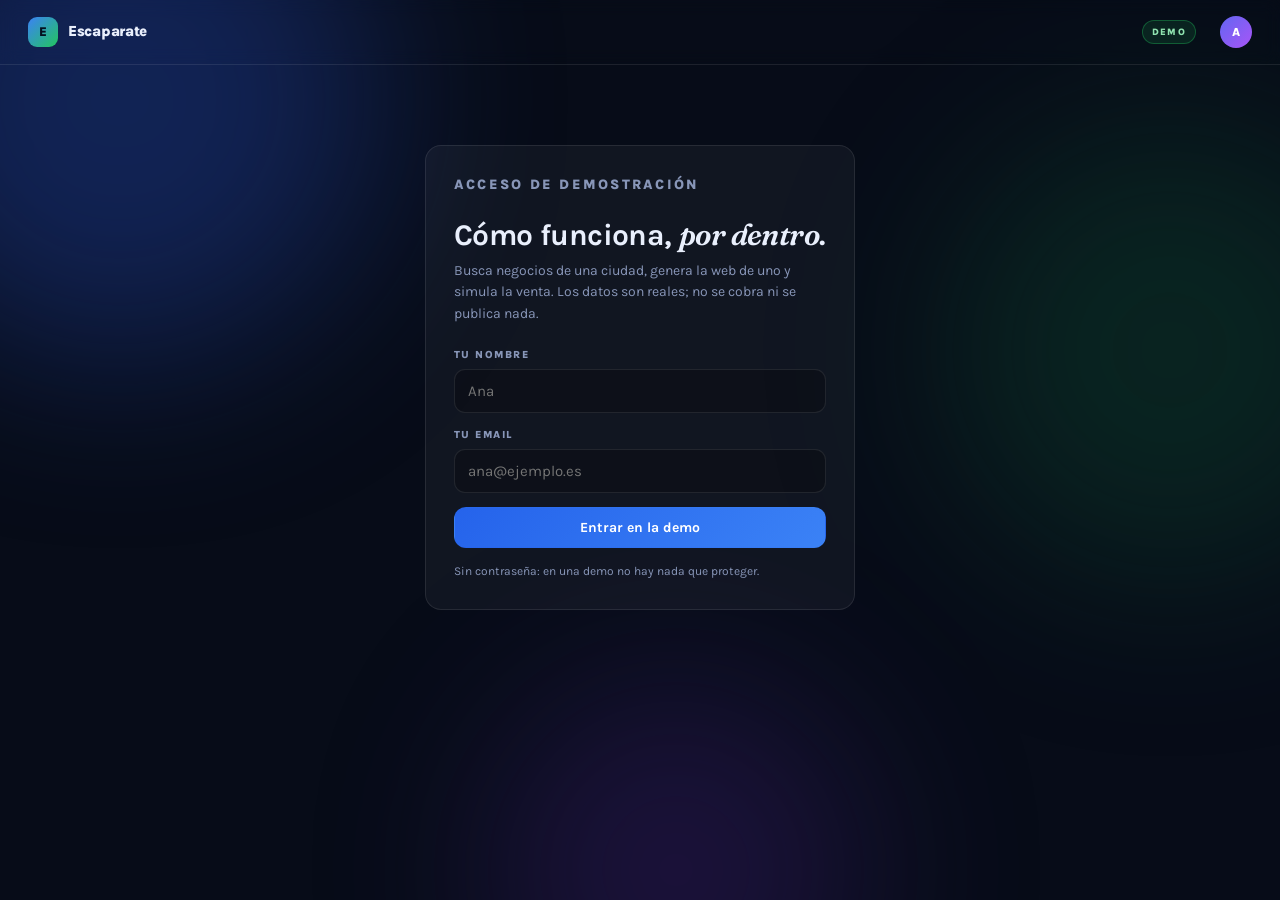
==== demo/index.html @ 1c9997a9 "Amostras Escaparate" ====
<!DOCTYPE html>
<html lang="es">
<head>
<meta charset="utf-8">
<meta name="viewport" content="width=device-width, initial-scale=1">
<title>Escaparate — panel</title>
<meta name="robots" content="noindex">
<link rel="preconnect" href="https://fonts.googleapis.com">
<link rel="preconnect" href="https://fonts.gstatic.com" crossorigin>
<link href="https://fonts.googleapis.com/css2?family=Fraunces:opsz,wght@9..144,400;9..144,600&family=Karla:wght@400;500;600;700;800&display=swap" rel="stylesheet">
<style>
:root{
  --fundo:#070c18; --fundo2:#0b1223; --card:rgba(255,255,255,.045); --card2:rgba(255,255,255,.075);
  --borda:rgba(255,255,255,.09); --texto:#e9effc; --suave:#8896b8;
  --azul:#3b82f6; --verde:#22c55e; --verde2:#34d399; --roxo:#a855f7; --ambar:#f59e0b; --vermelho:#ef4444;
}
*,*::before,*::after{box-sizing:border-box}
html{-webkit-text-size-adjust:100%}
body{margin:0;background:var(--fundo);color:var(--texto);
  font-family:"Karla",ui-sans-serif,system-ui,sans-serif;font-size:15px;line-height:1.55;
  -webkit-font-smoothing:antialiased;min-height:100vh;overflow-x:hidden}
a{color:inherit}
::selection{background:var(--azul);color:#fff}
button{font-family:inherit}
h1,h2,h3{margin:0;letter-spacing:-.02em}
h1,h2{font-weight:700}
.fraunces{font-family:"Fraunces",Georgia,serif;font-weight:600;letter-spacing:-.02em}

/* fundo ambiente */
.ambiente{position:fixed;inset:0;z-index:0;pointer-events:none;overflow:hidden}
.ambiente i{position:absolute;display:block;border-radius:50%;filter:blur(90px);opacity:.5}
.ambiente i:nth-child(1){width:520px;height:520px;left:-140px;top:-160px;background:#1d3a8f}
.ambiente i:nth-child(2){width:460px;height:460px;right:-120px;top:120px;background:#0f5132;opacity:.35}
.ambiente i:nth-child(3){width:380px;height:380px;left:38%;bottom:-160px;background:#3b1d6e;opacity:.4}

.app{position:relative;z-index:1;min-height:100vh;display:flex;flex-direction:column}

/* topo */
.topo{display:flex;align-items:center;justify-content:space-between;gap:18px;
  padding:16px 28px;border-bottom:1px solid var(--borda);backdrop-filter:blur(8px)}
.marca{display:flex;align-items:center;gap:10px;text-decoration:none;font-weight:800;letter-spacing:-.02em}
.marca .logo{width:30px;height:30px;border-radius:9px;display:grid;place-items:center;
  background:linear-gradient(135deg,#3b82f6,#22c55e);font-size:13px;color:#04101f;font-weight:800}
.topo-dir{display:flex;align-items:center;gap:12px;font-size:13px}
.selo{font-size:9.5px;letter-spacing:.14em;text-transform:uppercase;font-weight:800;color:#8fe3b0;
  border:1px solid rgba(34,197,94,.35);background:rgba(34,197,94,.12);padding:4px 9px;border-radius:999px}
.avatar{width:32px;height:32px;border-radius:50%;display:grid;place-items:center;font-size:12px;font-weight:800;
  background:linear-gradient(135deg,#6366f1,#a855f7);color:#fff;text-transform:uppercase}
.link-limpo{background:none;border:0;color:var(--suave);cursor:pointer;font-size:13px;padding:0}
.link-limpo:hover{color:var(--texto)}

.vista{display:none;flex:1;padding:26px 28px 130px;max-width:1240px;margin:0 auto;width:100%}
.vista.ativa{display:block}
@media(max-width:820px){.vista{padding:18px 16px 120px}.topo{padding:12px 16px}}

/* cartões base */
.card{background:var(--card);border:1px solid var(--borda);border-radius:16px;padding:20px}
.card h3{font-size:12px;letter-spacing:.14em;text-transform:uppercase;color:var(--suave);font-weight:800}
.kpi{font-family:"Karla",sans-serif;font-weight:800;font-size:34px;letter-spacing:-.03em;margin:10px 0 0;line-height:1}
.kpi.pequeno{font-size:26px}

.bt{display:inline-flex;align-items:center;justify-content:center;gap:8px;border:1px solid var(--borda);
  background:var(--card2);color:var(--texto);border-radius:12px;padding:11px 18px;font-size:14px;
  font-weight:700;cursor:pointer;transition:.18s;text-decoration:none}
.bt:hover{background:rgba(255,255,255,.12)}
.bt.primario{background:linear-gradient(135deg,#2563eb,#3b82f6);border-color:transparent;color:#fff}
.bt.primario:hover{filter:brightness(1.1)}
.bt.verde{background:linear-gradient(135deg,#16a34a,#22c55e);border-color:transparent;color:#04160a}
.bt.verde:hover{filter:brightness(1.08)}
.bt.pequeno{padding:8px 13px;font-size:12.5px;border-radius:10px}
.bt:disabled{opacity:.5;cursor:not-allowed}

/* login */
.entrar{max-width:430px;margin:6vh auto 0}
.entrar .card{padding:28px}
.entrar h1{font-size:30px;margin:6px 0 8px;line-height:1.1}
.entrar p{color:var(--suave);margin:0 0 22px;font-size:14px}
.campo{display:grid;gap:6px;margin-bottom:14px}
.campo label{font-size:10.5px;letter-spacing:.14em;text-transform:uppercase;font-weight:800;color:var(--suave)}
.campo input,.campo select{font:400 15px "Karla",sans-serif;padding:12px 13px;border:1px solid var(--borda);
  background:rgba(0,0,0,.25);color:var(--texto);border-radius:11px;width:100%}
.campo input:focus,.campo select:focus{outline:2px solid rgba(59,130,246,.6);outline-offset:-1px}

/* dashboard */
.linha-topo{display:grid;grid-template-columns:1.5fr 1fr 1fr;gap:14px;margin-bottom:14px}
@media(max-width:900px){.linha-topo{grid-template-columns:1fr}}
.fatura{background:linear-gradient(135deg,rgba(59,130,246,.16),rgba(34,197,94,.10));
  border:1px solid rgba(96,165,250,.25)}
.fatura .kpi{font-size:clamp(38px,6vw,54px);
  background:linear-gradient(135deg,#60a5fa,#34d399);-webkit-background-clip:text;background-clip:text;
  -webkit-text-fill-color:transparent}
.grid2{display:grid;grid-template-columns:1.6fr 1fr;gap:14px}
@media(max-width:900px){.grid2{grid-template-columns:1fr}}
.legenda{display:flex;gap:16px;font-size:12.5px;color:var(--suave);margin-top:14px;flex-wrap:wrap}
.legenda i{display:inline-block;width:9px;height:9px;border-radius:2px;margin-right:6px}
.donut-legenda{list-style:none;padding:0;margin:16px 0 0;font-size:13px;color:var(--suave)}
.donut-legenda li{display:flex;align-items:center;gap:8px;padding:5px 0}
.donut-legenda b{margin-left:auto;color:var(--texto)}
.vazio{color:var(--suave);font-size:14px;text-align:center;padding:26px 10px}

/* wizard */
.wiz-topo{display:flex;align-items:center;gap:14px;margin-bottom:22px}
.wiz-prog{display:flex;gap:5px;margin-left:auto;align-items:center}
.wiz-prog span{width:26px;height:4px;border-radius:2px;background:rgba(255,255,255,.14)}
.wiz-prog span.on{background:linear-gradient(90deg,#3b82f6,#22c55e)}
.wiz-corpo{display:grid;grid-template-columns:1fr 1fr;gap:34px;align-items:center;min-height:52vh}
@media(max-width:980px){.wiz-corpo{grid-template-columns:1fr;gap:20px}}
.passo-num{font-size:10.5px;letter-spacing:.16em;text-transform:uppercase;font-weight:800;color:var(--suave)}
.wiz-corpo h2{font-size:clamp(24px,3.4vw,34px);margin:8px 0 6px;line-height:1.1}
.wiz-corpo .dica{color:var(--suave);font-size:14px;margin:0 0 20px}
.migalhas{display:flex;gap:8px;flex-wrap:wrap;margin-bottom:14px}
.migalha{font-size:12px;border:1px solid var(--borda);background:var(--card);border-radius:999px;padding:5px 11px}
.migalha b{font-weight:800}
.globo-caixa{position:relative;aspect-ratio:1;max-width:460px;width:100%;margin:0 auto;
  display:grid;place-items:center}
#globo{width:100%;height:100%;display:block}
.globo-rodape{position:absolute;bottom:4px;left:50%;transform:translateX(-50%);font-size:11px;
  letter-spacing:.1em;color:var(--suave);font-variant-numeric:tabular-nums;white-space:nowrap}
.chips{display:flex;gap:8px;flex-wrap:wrap;margin-top:14px}
.chip{border:1px solid var(--borda);background:var(--card);border-radius:999px;padding:7px 13px;font-size:13px;cursor:pointer}
.chip:hover{background:var(--card2)}
.pais-lista{display:grid;grid-template-columns:repeat(auto-fill,minmax(150px,1fr));gap:10px;margin-top:8px}
.pais{display:flex;align-items:center;gap:10px;border:1px solid var(--borda);background:var(--card);
  border-radius:12px;padding:13px 15px;cursor:pointer;font-weight:700;font-size:14px}
.pais:hover{background:var(--card2)}
.pais.off{opacity:.4;cursor:not-allowed}
.nichos-grade{display:grid;grid-template-columns:repeat(auto-fill,minmax(132px,1fr));gap:9px;margin-top:12px;
  max-height:300px;overflow:auto;padding-right:4px}
.nicho-item{display:flex;flex-direction:column;align-items:center;gap:7px;border:1px solid var(--borda);
  background:var(--card);border-radius:12px;padding:13px 8px;cursor:pointer;text-align:center;font-size:12px;
  transition:.15s}
.nicho-item:hover{background:var(--card2);border-color:rgba(96,165,250,.5)}
.nicho-item .ic{width:30px;height:30px;border-radius:9px;display:grid;place-items:center;font-weight:800;
  font-size:13px;color:#04101f}
.contador-busca{font-size:11.5px;color:var(--suave);margin-top:10px}

/* resultados */
.res-grid{display:grid;grid-template-columns:250px 1fr;gap:20px}
@media(max-width:900px){.res-grid{grid-template-columns:1fr}}
.lateral .card{margin-bottom:12px}
.lateral .busca{margin-bottom:14px}
.lateral h4{font-size:10.5px;letter-spacing:.14em;text-transform:uppercase;color:var(--suave);
  margin:0 0 10px;font-weight:800}
.recentes{list-style:none;padding:0;margin:0;font-size:13px}
.recentes li{padding:8px 0;border-bottom:1px solid var(--borda);cursor:pointer;color:var(--suave)}
.recentes li:hover{color:var(--texto)}
.recentes li:last-child{border:0}
.alvos{display:grid;grid-template-columns:repeat(auto-fill,minmax(268px,1fr));gap:12px}
.alvo{background:rgba(255,255,255,.05);border:1px solid var(--borda);border-radius:14px;padding:15px;
  display:flex;flex-direction:column;gap:9px}
.alvo-topo{display:flex;gap:10px;align-items:center}
.alvo-ic{width:34px;height:34px;border-radius:10px;display:grid;place-items:center;font-weight:800;
  color:#04101f;flex:none}
.alvo h4{margin:0;font-size:14.5px;font-weight:700;line-height:1.2}
.tag{font-size:9.5px;letter-spacing:.08em;text-transform:uppercase;font-weight:800;padding:2px 7px;
  border-radius:999px;white-space:nowrap}
.tag.sem{color:#8fe3b0;background:rgba(34,197,94,.14);border:1px solid rgba(34,197,94,.3)}
.tag.com{color:#9db4e0;background:rgba(148,163,184,.12);border:1px solid var(--borda)}
.alvo .nota{font-size:12.5px;color:var(--suave);display:flex;gap:12px;flex-wrap:wrap}
.alvo .estrela{color:var(--ambar);font-weight:700}
.alvo .acoes{display:flex;gap:6px;align-items:center;margin-top:auto;padding-top:4px}
.mini{width:28px;height:28px;border-radius:8px;border:1px solid var(--borda);background:rgba(255,255,255,.04);
  display:grid;place-items:center;font-size:12px;cursor:pointer;color:var(--suave);text-decoration:none}
.mini:hover{background:var(--card2);color:var(--texto)}
.alvo .bt{margin-left:auto}

/* gerando */
.gerando{display:grid;grid-template-columns:1fr 1fr;gap:40px;align-items:center;min-height:60vh}
@media(max-width:900px){.gerando{grid-template-columns:1fr}}
.crono{font-size:clamp(46px,7vw,64px);font-weight:800;letter-spacing:-.04em;line-height:1;
  background:linear-gradient(135deg,#60a5fa,#34d399);-webkit-background-clip:text;background-clip:text;
  -webkit-text-fill-color:transparent;margin:14px 0 22px}
.check{list-style:none;padding:0;margin:0;font-size:13.5px;color:var(--suave)}
.check li{padding:6px 0;display:flex;gap:9px;align-items:center;opacity:.45;transition:.3s}
.check li.on{opacity:1;color:var(--texto)}
.check li .pt{width:7px;height:7px;border-radius:50%;background:var(--suave);flex:none}
.check li.on .pt{background:var(--verde2);box-shadow:0 0 10px rgba(52,211,153,.9)}
.esqueleto{position:relative;aspect-ratio:4/3;border-radius:16px;overflow:hidden;
  background:linear-gradient(135deg,rgba(59,130,246,.16),rgba(34,197,94,.12));
  border:1px solid rgba(96,165,250,.3);padding:22px;display:grid;gap:12px}
.esqueleto i{display:block;border-radius:8px;background:linear-gradient(90deg,rgba(96,165,250,.25),rgba(52,211,153,.35));
  animation:pulso 1.6s ease-in-out infinite}
.esqueleto .h{height:56px}
.esqueleto .l{height:14px;width:70%}
.esqueleto .g{display:grid;grid-template-columns:1fr 1fr 1fr;gap:10px;height:74px}
@keyframes pulso{0%,100%{opacity:.55}50%{opacity:1}}

/* preview */
.gerar-grid{display:grid;grid-template-columns:320px 1fr;gap:20px;align-items:start}
@media(max-width:980px){.gerar-grid{grid-template-columns:1fr}}
.ficha h2{font-size:19px;margin:6px 0 12px;line-height:1.2}
.dados{list-style:none;padding:0;margin:0 0 16px;font-size:13px}
.dados li{display:flex;gap:9px;padding:7px 0;border-bottom:1px solid var(--borda);color:var(--suave)}
.dados li:last-child{border:0}
.dados b{color:var(--texto);min-width:74px;font-weight:700}
.lienzo{background:#fff;border-radius:14px;overflow:hidden;border:1px solid var(--borda)}
.lienzo-barra{display:flex;align-items:center;gap:8px;padding:9px 12px;background:#0f1729;
  border-bottom:1px solid var(--borda);font-size:12px;color:var(--suave)}
.lienzo-barra .sep{flex:1}
.lienzo-barra button{background:none;border:1px solid var(--borda);color:var(--suave);border-radius:8px;
  padding:5px 10px;font-size:11.5px;cursor:pointer}
.lienzo-barra button.ativo{background:var(--card2);color:var(--texto);border-color:rgba(96,165,250,.5)}
#preview{width:100%;height:min(74vh,760px);border:0;display:block;background:#fff}

/* dock */
.dock{position:fixed;left:50%;bottom:18px;transform:translateX(-50%);z-index:80;display:flex;gap:6px;
  align-items:center;padding:8px;border-radius:999px;border:1px solid var(--borda);
  background:rgba(11,18,35,.86);backdrop-filter:blur(14px) saturate(1.4);
  box-shadow:0 18px 40px rgba(0,0,0,.5)}
.dock button{width:44px;height:44px;border-radius:12px;border:0;cursor:pointer;display:grid;place-items:center;
  color:#06111f;font-weight:800;font-size:15px;transition:.15s;position:relative}
.dock button:hover{transform:translateY(-2px)}
.dock button.ativo{outline:2px solid rgba(255,255,255,.5);outline-offset:2px}
.dock .b1{background:linear-gradient(135deg,#38bdf8,#22d3ee)}
.dock .b2{background:linear-gradient(135deg,#3b82f6,#6366f1)}
.dock .b3{background:linear-gradient(135deg,#22c55e,#16a34a)}
.dock .b4{background:linear-gradient(135deg,#f59e0b,#f97316)}
.dock .b5{background:linear-gradient(135deg,#a855f7,#7c3aed);color:#fff}
.dock .sep{width:1px;height:26px;background:var(--borda);margin:0 4px}
.dock .av{background:linear-gradient(135deg,#6366f1,#a855f7);color:#fff;border-radius:50%;font-size:13px}
.dock .rot{position:absolute;bottom:52px;left:50%;transform:translateX(-50%);font-size:10.5px;
  letter-spacing:.1em;text-transform:uppercase;font-weight:800;color:var(--texto);
  background:rgba(11,18,35,.95);border:1px solid var(--borda);border-radius:8px;padding:5px 9px;
  opacity:0;pointer-events:none;transition:.15s;white-space:nowrap}
.dock button:hover .rot{opacity:1}
.dock[hidden]{display:none!important}
@media(max-width:820px){.dock{bottom:12px}.dock button{width:40px;height:40px}.dock .b4{display:none}}


/* editor: pré-visualização à esquerda, painel à direita */
.editor-grid{display:grid;grid-template-columns:1fr 342px;gap:14px;align-items:start}
@media(max-width:1080px){.editor-grid{grid-template-columns:1fr}}
.escena{border-radius:14px;overflow:hidden;border:1px solid var(--borda);background:#fff}
.painel-ed{background:var(--card);border:1px solid var(--borda);border-radius:14px;overflow:hidden}
.painel-cab{display:flex;justify-content:space-between;align-items:center;gap:10px;
  padding:13px 15px;border-bottom:1px solid var(--borda)}
.painel-ed section{padding:13px 15px;border-bottom:1px solid var(--borda)}
.painel-ed section:last-of-type{border-bottom:0}
.painel-ed h4{font-size:10px;letter-spacing:.14em;text-transform:uppercase;color:var(--suave);
  margin:0 0 9px;font-weight:800}
.segmentado{display:flex;gap:6px}
.segmentado button{flex:1;border:1px solid var(--borda);background:rgba(0,0,0,.2);color:var(--suave);
  border-radius:9px;padding:8px;font-size:12.5px;font-weight:700;cursor:pointer}
.segmentado button.on{border-color:rgba(96,165,250,.6);color:var(--texto);background:rgba(59,130,246,.16)}
.secoes-lista{list-style:none;padding:0;margin:0;font-size:13px}
.secoes-lista li{display:flex;justify-content:space-between;align-items:center;gap:10px;
  padding:6px 0;border-bottom:1px solid var(--borda)}
.secoes-lista li:last-child{border:0}
.interruptor{width:34px;height:19px;border-radius:999px;background:rgba(255,255,255,.16);
  position:relative;cursor:pointer;border:0;flex:none;transition:.18s}
.interruptor::after{content:"";position:absolute;top:2px;left:2px;width:15px;height:15px;
  border-radius:50%;background:#fff;transition:.18s}
.interruptor.on{background:linear-gradient(135deg,#16a34a,#22c55e)}
.interruptor.on::after{left:17px}
.cores{display:flex;gap:7px;flex-wrap:wrap}
.cores button{width:25px;height:25px;border-radius:50%;border:2px solid transparent;cursor:pointer;
  transition:.15s}
.cores button:hover{transform:scale(1.1)}
.cores button.on{border-color:#fff;box-shadow:0 0 0 2px rgba(255,255,255,.25)}
.ajuda{font-size:11.5px;color:var(--suave);margin:7px 0 0;line-height:1.45}
.mini-input{width:100%;font:400 13px "Karla",sans-serif;padding:8px 10px;border:1px solid var(--borda);
  background:rgba(0,0,0,.25);color:var(--texto);border-radius:9px}
.mini-input:focus{outline:2px solid rgba(59,130,246,.55);outline-offset:-1px}
.campo-mini{display:grid;gap:4px;margin-bottom:8px}
.campo-mini span{font-size:10px;letter-spacing:.1em;text-transform:uppercase;color:var(--suave);font-weight:800}
.painel-pe{display:flex;gap:8px;padding:13px 15px}
.painel-pe .bt{flex:1}
.slug{display:flex;align-items:center;gap:2px;background:rgba(0,0,0,.25);border:1px solid var(--borda);
  border-radius:10px;padding:0 10px;font-size:13px;color:var(--suave)}
.slug input{border:0;background:none;color:var(--texto);font:700 13px "Karla",sans-serif;
  padding:11px 4px;outline:none;flex:1;min-width:0}

/* brinde */
.brinde{position:fixed;left:50%;bottom:96px;transform:translate(-50%,16px);opacity:0;pointer-events:none;
  background:rgba(11,18,35,.96);border:1px solid var(--borda);color:var(--texto);font-size:13.5px;
  padding:12px 18px;border-radius:12px;z-index:90;transition:.25s;max-width:90vw;text-align:center}
.brinde.visivel{opacity:1;transform:translate(-50%,0)}
@media(prefers-reduced-motion:reduce){*{transition:none!important;animation:none!important}}
</style>
</head>
<body>
<div class="ambiente"><i></i><i></i><i></i></div>

<div class="app">
  <header class="topo">
    <a class="marca" href="#" id="ir-inicio"><span class="logo">E</span> Escaparate</a>
    <div class="topo-dir">
      <span class="selo">Demo</span>
      <span id="usuario-topo" style="color:var(--suave)"></span>
      <span class="avatar" id="avatar" hidden>A</span>
      <button class="link-limpo" id="btn-sair" hidden>Salir</button>
    </div>
  </header>

  <main>
    <!-- login -->
    <section class="vista ativa" id="v-entrar">
      <div class="entrar">
        <div class="card">
          <p class="passo-num">Acceso de demostración</p>
          <h1>Cómo funciona, <span class="fraunces" style="font-style:italic">por dentro</span>.</h1>
          <p>Busca negocios de una ciudad, genera la web de uno y simula la venta.
            Los datos son reales; no se cobra ni se publica nada.</p>
          <form id="form-entrar" autocomplete="off">
            <div class="campo"><label>Tu nombre</label>
              <input name="nombre" placeholder="Ana" required maxlength="40"></div>
            <div class="campo"><label>Tu email</label>
              <input name="email" type="email" placeholder="ana@ejemplo.es" required maxlength="80"></div>
            <button class="bt primario" type="submit" style="width:100%">Entrar en la demo</button>
          </form>
          <p style="font-size:12px;color:var(--suave);margin:14px 0 0">Sin contraseña: en una demo no hay nada que proteger.</p>
        </div>
      </div>
    </section>

    <!-- dashboard -->
    <section class="vista" id="v-dashboard">
      <div class="linha-topo">
        <div class="card fatura">
          <h3>Facturado</h3>
          <p class="kpi" id="k-factura">0 €</p>
          <p style="color:var(--suave);font-size:12.5px;margin:8px 0 0">Suma de las webs vendidas</p>
        </div>
        <div class="card"><h3>Sites generados</h3><p class="kpi pequeno" id="k-geradas">0</p></div>
        <div class="card"><h3>Vendas</h3><p class="kpi pequeno" id="k-vendidas">0</p>
          <p style="color:var(--suave);font-size:12.5px;margin:6px 0 0" id="k-conversao">0 % de conversión</p></div>
      </div>
      <div class="grid2">
        <div class="card">
          <h3>Webs generadas y vendidas</h3>
          <svg id="barras" viewBox="0 0 520 170" style="width:100%;height:170px;margin-top:10px"></svg>
          <div class="legenda">
            <span><i style="background:#3b82f6"></i>Generadas</span>
            <span><i style="background:#22c55e"></i>Vendidas</span>
          </div>
        </div>
        <div class="card">
          <h3>Estado de tus webs</h3>
          <div style="display:flex;align-items:center;gap:16px;margin-top:8px">
            <svg viewBox="0 0 42 42" width="108" height="108" id="donut"></svg>
            <ul class="donut-legenda" style="flex:1">
              <li><i style="background:#22c55e;width:9px;height:9px;border-radius:2px;display:inline-block"></i>
                Vendida <b id="d-vendida">0</b></li>
              <li><i style="background:#3b82f6;width:9px;height:9px;border-radius:2px;display:inline-block"></i>
                Publicada <b id="d-publicada">0</b></li>
              <li><i style="background:#64748b;width:9px;height:9px;border-radius:2px;display:inline-block"></i>
                Borrador <b id="d-borrador">0</b></li>
            </ul>
          </div>
        </div>
      </div>
      <div class="card" style="margin-top:14px">
        <h3>Cobertura de la demo</h3>
        <div style="display:flex;gap:34px;flex-wrap:wrap;margin-top:10px">
          <div><span class="kpi pequeno" id="c-leads">—</span>
            <div style="color:var(--suave);font-size:12.5px">negocios en OpenStreetMap</div></div>
          <div><span class="kpi pequeno" id="c-cidades">—</span>
            <div style="color:var(--suave);font-size:12.5px">ciudades</div></div>
          <div><span class="kpi pequeno" id="c-nichos">—</span>
            <div style="color:var(--suave);font-size:12.5px">nichos con datos</div></div>
        </div>
      </div>
    </section>

    <!-- wizard -->
    <section class="vista" id="v-buscar">
      <div class="wiz-topo">
        <button class="bt pequeno" id="wiz-voltar">← Volver</button>
        <span class="passo-num" id="wiz-titulo">Nueva búsqueda</span>
        <div class="wiz-prog"><span id="p1"></span><span id="p2"></span><span id="p3"></span></div>
      </div>

      <div class="wiz-corpo">
        <div>
          <p class="passo-num" id="wiz-passo">Paso 1 de 3</p>
          <h2 id="wiz-pergunta">¿Qué país?</h2>
          <p class="dica" id="wiz-dica">De momento trabajamos en España.</p>
          <div class="migalhas" id="wiz-migalhas"></div>
          <div id="wiz-corpo-campo"></div>
          <p class="contador-busca" id="wiz-contador"></p>
        </div>
        <div class="globo-caixa">
          <canvas id="globo"></canvas>
          <div class="globo-rodape" id="globo-coords">LAT 40.4168° N · LON 3.7038° O</div>
        </div>
      </div>
    </section>

    <!-- resultados -->
    <section class="vista" id="v-resultados">
      <div class="res-grid">
        <aside class="lateral">
          <div class="card">
            <button class="bt primario pequeno" id="nova-busca" style="width:100%">🔍 Nueva búsqueda</button>
          </div>
          <div class="card">
            <h4>Ciudades recientes</h4>
            <ul class="recentes" id="recentes"></ul>
          </div>
        </aside>
        <div>
          <div style="display:flex;align-items:baseline;gap:12px;margin-bottom:14px;flex-wrap:wrap">
            <h2 id="res-titulo" style="font-size:20px"></h2>
            <span style="color:var(--suave);font-size:13px" id="res-sub"></span>
          </div>
          <div class="alvos" id="alvos"></div>
        </div>
      </div>
    </section>

    <!-- gerando -->
    <section class="vista" id="v-gerando">
      <div class="gerando">
        <div>
          <p class="passo-num">Generando el sitio</p>
          <h2 id="g-titulo" style="margin-top:8px">—</h2>
          <p style="color:var(--suave);font-size:14px;margin:6px 0 0" id="g-sub"></p>
          <p class="crono" id="g-crono">0.0s</p>
          <ul class="check" id="g-check">
            <li><span class="pt"></span>Aplicando colores y tipografía</li>
            <li><span class="pt"></span>Escribiendo los textos</li>
            <li><span class="pt"></span>Conectando el botón de WhatsApp</li>
            <li><span class="pt"></span>Encajando el mapa</li>
            <li><span class="pt"></span>Optimizando para móvil</li>
          </ul>
        </div>
        <div class="esqueleto"><i class="h"></i><i class="l"></i><div class="g"><i></i><i></i><i></i></div><i class="l"></i></div>
      </div>
    </section>

    <!-- editor -->
    <section class="vista" id="v-gerar">
      <div class="editor-grid">
        <div class="escena">
          <div class="lienzo-barra">
            <span>Vista previa</span><span class="sep"></span>
            <button data-ancho="100%" class="ativo">Escritorio</button>
            <button data-ancho="390px">Móvil</button>
          </div>
          <iframe id="preview" title="Vista previa"></iframe>
        </div>
        <aside class="painel-ed">
          <div class="painel-cab">
            <span class="passo-num">Panel de control</span>
            <span class="tag sem" id="ed-estado">Guardado</span>
          </div>

          <section>
            <h4>Modelo</h4>
            <div class="segmentado" id="ed-modelo">
              <button data-modelo="claro" class="on">Claro</button>
              <button data-modelo="oscuro">Oscuro</button>
            </div>
          </section>

          <section>
            <h4>Secciones del sitio</h4>
            <ul class="secoes-lista" id="ed-secoes"></ul>
          </section>

          <section>
            <h4>Color de destaque</h4>
            <div class="cores" id="ed-cores"></div>
          </section>

          <section>
            <h4>Destino de los botones</h4>
            <input class="mini-input" id="ed-cta" placeholder="En blanco = WhatsApp automático">
            <p class="ajuda">En blanco lleva al WhatsApp del negocio. Acepta link, <code>tel:</code> o <code>mailto:</code>.</p>
          </section>

          <section>
            <h4>Contacto y localización</h4>
            <div class="campo-mini"><span>Ciudad</span>
              <input class="mini-input" id="ed-ciudad"></div>
            <div class="campo-mini"><span>Dirección</span>
              <input class="mini-input" id="ed-direccion"></div>
            <div class="campo-mini"><span>WhatsApp</span>
              <input class="mini-input" id="ed-whatsapp"></div>
            <div class="campo-mini" style="margin-bottom:0"><span>Horario</span>
              <input class="mini-input" id="ed-horario"></div>
          </section>

          <p class="ajuda" style="padding:0 15px 12px">Textos y fotos: haz clic en la vista previa para editar.</p>

          <div class="painel-pe">
            <button class="bt" id="ed-voltar">Volver</button>
            <button class="bt verde" id="ed-dominio">Elegir dominio →</button>
          </div>
        </aside>
      </div>
    </section>

    <!-- domínio -->
    <section class="vista" id="v-dominio">
      <div style="max-width:560px;margin:6vh auto 0">
        <div class="card">
          <p class="passo-num">Último paso</p>
          <h2 style="font-size:26px;margin:8px 0 6px">Elige el dominio</h2>
          <p style="color:var(--suave);font-size:14px;margin:0 0 20px">
            Es el enlace que le vas a mandar al dueño para que vea su web.</p>
          <div class="campo-mini"><span>Dirección del sitio</span>
            <div class="slug"><span>escaparate.es/</span><input id="dom-slug" maxlength="40"></div>
          </div>
          <p class="ajuda" style="margin-bottom:18px">En la demo no se publica nada: el sitio
            queda guardado en tu lista.</p>
          <button class="bt verde" id="dom-publicar" style="width:100%">Publicar sitio</button>
          <button class="bt" id="dom-voltar" style="width:100%;margin-top:8px">Volver al editor</button>
        </div>
      </div>
    </section>

    <!-- painel -->
    <section class="vista" id="v-painel">
      <h2 style="font-size:20px;margin-bottom:14px">Mis webs</h2>
      <div class="alvos" id="painel-lista"></div>
      <p class="vazio" id="painel-vazio" hidden>Todavía no has generado ninguna web.</p>
    </section>
  </main>

  <nav class="dock" id="dock" hidden>
    <button class="b1" data-ir="dashboard" aria-label="Panel"><svg width="20" height="20" viewBox="0 0 24 24" fill="none" stroke="currentColor" stroke-width="2.2" stroke-linecap="round"><path d="M4 19V9M10 19V5M16 19v-7M22 19H2"/></svg><span class="rot">Panel</span></button>
    <button class="b2" data-ir="buscar" aria-label="Buscar"><svg width="20" height="20" viewBox="0 0 24 24" fill="none" stroke="currentColor" stroke-width="2.4" stroke-linecap="round"><circle cx="11" cy="11" r="7"/><path d="M20 20l-3.5-3.5"/></svg><span class="rot">Buscar</span></button>
    <button class="b3" data-ir="painel" aria-label="Mis webs"><svg width="20" height="20" viewBox="0 0 24 24" fill="none" stroke="currentColor" stroke-width="2.2"><rect x="3" y="3" width="7" height="7" rx="1.5"/><rect x="14" y="3" width="7" height="7" rx="1.5"/><rect x="3" y="14" width="7" height="7" rx="1.5"/><rect x="14" y="14" width="7" height="7" rx="1.5"/></svg><span class="rot">Mis webs</span></button>
    <span class="sep"></span>
    <button class="av" id="dock-avatar" aria-label="Cuenta">A</button>
  </nav>
</div>

<div class="brinde" id="brinde"></div>

<script src="nichos.js"></script>
<script src="leads.js"></script>
<script src="cidades.js"></script>
<script src="globo.js"></script>
<script src="preview.js"></script>
<script src="app.js"></script>
</body>
</html>
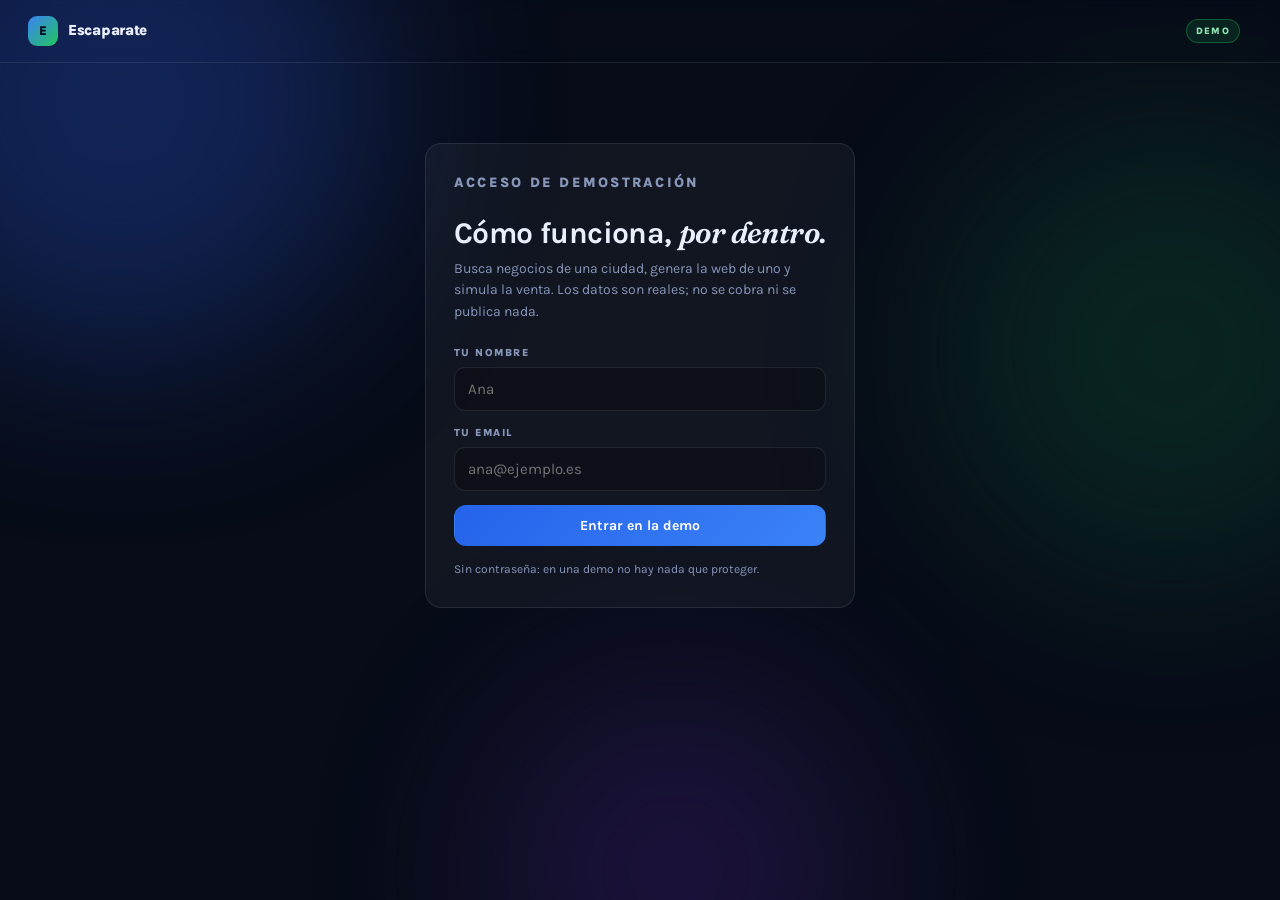
==== commit 24118ee3: "Amostras Escaparate" ====
--- a/demo/index.html
+++ b/demo/index.html
@@ -15,6 +15,8 @@
   --azul:#3b82f6; --verde:#22c55e; --verde2:#34d399; --roxo:#a855f7; --ambar:#f59e0b; --vermelho:#ef4444;
 }
 *,*::before,*::after{box-sizing:border-box}
+/* o [hidden] do browser perde para qualquer display definido por nós */
+[hidden]{display:none!important}
 html{-webkit-text-size-adjust:100%}
 body{margin:0;background:var(--fundo);color:var(--texto);
   font-family:"Karla",ui-sans-serif,system-ui,sans-serif;font-size:15px;line-height:1.55;
@@ -270,6 +272,81 @@
 .slug input{border:0;background:none;color:var(--texto);font:700 13px "Karla",sans-serif;
   padding:11px 4px;outline:none;flex:1;min-width:0}
 
+
+/* modal da busca */
+.modal{position:fixed;inset:0;z-index:120;display:grid;place-items:center;padding:24px}
+.modal[hidden]{display:none!important}
+.modal-fundo{position:absolute;inset:0;background:rgba(3,7,16,.72);backdrop-filter:blur(4px)}
+.modal-caixa{position:relative;width:min(1000px,96vw);max-height:88vh;overflow:auto;
+  background:linear-gradient(160deg,#0d1424,#0a1020 55%,#0b1526);
+  border:1px solid rgba(96,165,250,.22);border-radius:18px;
+  box-shadow:0 40px 90px rgba(0,0,0,.6),0 0 0 1px rgba(255,255,255,.03) inset}
+.modal-cab{display:flex;align-items:center;gap:12px;padding:14px 18px;
+  border-bottom:1px solid rgba(255,255,255,.07);position:sticky;top:0;background:rgba(11,18,33,.9);
+  backdrop-filter:blur(8px);z-index:2;border-radius:18px 18px 0 0}
+.modal-cab .x{margin-left:auto;background:none;border:0;color:var(--suave);font-size:19px;cursor:pointer;padding:4px 8px}
+.modal-cab .x:hover{color:#fff}
+.modal-corpo{display:grid;grid-template-columns:1fr 1fr;gap:26px;padding:22px 26px 28px;align-items:center}
+@media(max-width:860px){.modal-corpo{grid-template-columns:1fr}}
+.modal .globo-caixa{max-width:360px}
+.breadcrumb{display:flex;gap:7px;flex-wrap:wrap;margin-bottom:14px}
+.bc{display:inline-flex;align-items:center;gap:7px;font-size:12px;padding:6px 12px;border-radius:999px;
+  border:1px solid rgba(255,255,255,.12);background:rgba(255,255,255,.05);color:var(--texto)}
+.bc b{font-weight:800}
+.bc.pais::before{content:"🇪🇸";font-size:12px}
+
+/* autocomplete */
+.autocomp{position:relative}
+.autocomp .resultados{position:absolute;top:calc(100% + 6px);left:0;right:0;z-index:5;
+  background:#0d1526;border:1px solid rgba(255,255,255,.12);border-radius:12px;overflow:hidden;
+  box-shadow:0 18px 40px rgba(0,0,0,.5)}
+.autocomp .resultados[hidden]{display:none!important}
+.autocomp .res{display:flex;justify-content:space-between;gap:12px;padding:11px 14px;cursor:pointer;
+  font-size:13.5px;border-bottom:1px solid rgba(255,255,255,.06)}
+.autocomp .res:last-child{border:0}
+.autocomp .res:hover,.autocomp .res.sel{background:rgba(59,130,246,.18)}
+.autocomp .res small{color:var(--suave);font-size:11px;font-variant-numeric:tabular-nums}
+.autocomp .nada{padding:12px 14px;font-size:12.5px;color:var(--suave)}
+
+/* varrimento */
+.scanner{position:fixed;inset:0;z-index:130;display:grid;place-items:center;
+  background:radial-gradient(circle at 50% 45%,#0b1526,#050912 70%)}
+.scanner[hidden]{display:none!important}
+.scanner .dentro{text-align:center;max-width:520px;padding:20px}
+.scanner h3{font-size:13px;letter-spacing:.24em;text-transform:uppercase;color:#8fe3b0;margin:0 0 16px;font-weight:800}
+.scanner canvas{width:min(430px,80vw);height:min(430px,80vw);margin:0 auto;display:block}
+.scanner .coords{margin-top:10px;font-size:11.5px;letter-spacing:.1em;color:var(--suave);
+  font-variant-numeric:tabular-nums}
+.scanner .barra{width:min(320px,70vw);height:3px;border-radius:2px;background:rgba(255,255,255,.12);
+  margin:18px auto 0;overflow:hidden}
+.scanner .barra i{display:block;height:100%;width:36%;border-radius:2px;
+  background:linear-gradient(90deg,#3b82f6,#22c55e);animation:varre 1.1s ease-in-out infinite}
+@keyframes varre{0%{transform:translateX(-110%)}100%{transform:translateX(320%)}}
+
+/* vista de busca: barra lateral + conteúdo */
+.busca-grid{display:grid;grid-template-columns:250px 1fr;gap:18px}
+@media(max-width:900px){.busca-grid{grid-template-columns:1fr}}
+.lateral h4{font-size:10px;letter-spacing:.14em;text-transform:uppercase;color:var(--suave);margin:0 0 10px;font-weight:800}
+.cidades-lista{list-style:none;padding:0;margin:0;max-height:60vh;overflow:auto}
+.cidades-lista li{padding:9px 0;border-bottom:1px solid rgba(255,255,255,.06);cursor:pointer}
+.cidades-lista li:last-child{border:0}
+.cidades-lista .cid{font-size:13px;font-weight:700}
+.cidades-lista .quando{font-size:10.5px;color:var(--suave);float:right}
+.chips-mini{display:flex;gap:5px;flex-wrap:wrap;margin-top:6px}
+.chips-mini span{font-size:9.5px;padding:2px 7px;border-radius:999px;font-weight:700;
+  border:1px solid rgba(255,255,255,.12);color:var(--suave)}
+.filtros{display:flex;gap:8px;align-items:center;flex-wrap:wrap;margin:0 0 16px}
+.filtros .cont{font-size:12.5px;color:var(--suave);margin-right:auto}
+.filtros .cont b{color:var(--texto)}
+.filtro{font-size:12px;padding:7px 13px;border-radius:999px;border:1px solid var(--borda);
+  background:rgba(0,0,0,.2);color:var(--suave);cursor:pointer;font-weight:700}
+.filtro.on{background:rgba(59,130,246,.18);border-color:rgba(96,165,250,.6);color:var(--texto)}
+.vazio-grande{display:grid;place-items:center;min-height:52vh;text-align:center}
+.vazio-grande .caixa{max-width:340px;padding:26px 24px;border-radius:14px;
+  background:rgba(10,16,30,.9);border:1px solid rgba(255,255,255,.10)}
+.vazio-grande h3{font-size:15px;margin:0 0 6px}
+.vazio-grande p{font-size:12.5px;color:var(--suave);margin:0;line-height:1.5}
+
 /* brinde */
 .brinde{position:fixed;left:50%;bottom:96px;transform:translate(-50%,16px);opacity:0;pointer-events:none;
   background:rgba(11,18,35,.96);border:1px solid var(--borda);color:var(--texto);font-size:13.5px;
@@ -362,51 +439,77 @@
       </div>
     </section>
 
-    <!-- wizard -->
+    <!-- buscar: barra lateral + lista vazia/resultados -->
     <section class="vista" id="v-buscar">
-      <div class="wiz-topo">
-        <button class="bt pequeno" id="wiz-voltar">← Volver</button>
-        <span class="passo-num" id="wiz-titulo">Nueva búsqueda</span>
-        <div class="wiz-prog"><span id="p1"></span><span id="p2"></span><span id="p3"></span></div>
-      </div>
-
-      <div class="wiz-corpo">
-        <div>
-          <p class="passo-num" id="wiz-passo">Paso 1 de 3</p>
-          <h2 id="wiz-pergunta">¿Qué país?</h2>
-          <p class="dica" id="wiz-dica">De momento trabajamos en España.</p>
-          <div class="migalhas" id="wiz-migalhas"></div>
-          <div id="wiz-corpo-campo"></div>
-          <p class="contador-busca" id="wiz-contador"></p>
-        </div>
-        <div class="globo-caixa">
-          <canvas id="globo"></canvas>
-          <div class="globo-rodape" id="globo-coords">LAT 40.4168° N · LON 3.7038° O</div>
-        </div>
-      </div>
-    </section>
-
-    <!-- resultados -->
-    <section class="vista" id="v-resultados">
-      <div class="res-grid">
+      <div class="busca-grid">
         <aside class="lateral">
+          <div class="card" style="margin-bottom:12px">
+            <button class="bt primario pequeno" id="nova-busca" style="width:100%">Nova busca</button>
+          </div>
           <div class="card">
-            <button class="bt primario pequeno" id="nova-busca" style="width:100%">🔍 Nueva búsqueda</button>
-          </div>
-          <div class="card">
-            <h4>Ciudades recientes</h4>
-            <ul class="recentes" id="recentes"></ul>
+            <h4>Cidades</h4>
+            <ul class="cidades-lista" id="cidades-lista"></ul>
+            <p class="ajuda" id="cidades-vazio">Ainda não pesquisaste nenhuma cidade.</p>
           </div>
         </aside>
         <div>
-          <div style="display:flex;align-items:baseline;gap:12px;margin-bottom:14px;flex-wrap:wrap">
-            <h2 id="res-titulo" style="font-size:20px"></h2>
-            <span style="color:var(--suave);font-size:13px" id="res-sub"></span>
-          </div>
-          <div class="alvos" id="alvos"></div>
+          <div id="busca-vazia" class="vazio-grande">
+            <div class="caixa">
+              <h3>Busque leads por cidade</h3>
+              <p>Clique em <b>Nova busca</b>, escolha o país, a cidade e o nicho — a gente
+                lista os comércios da região.</p>
+            </div>
+          </div>
+          <div id="busca-resultados" hidden>
+            <div class="filtros">
+              <span class="cont" id="res-cont"></span>
+              <button class="filtro on" data-filtro="sem">Sem site</button>
+              <button class="filtro" data-filtro="todos">Todos</button>
+              <button class="filtro" data-filtro="com">Já tem site</button>
+            </div>
+            <div class="alvos" id="alvos"></div>
+            <p class="ajuda" id="res-rodape" style="margin-top:14px"></p>
+          </div>
         </div>
       </div>
     </section>
+
+    <!-- modal da busca -->
+    <div class="modal" id="modal-busca" hidden>
+      <div class="modal-fundo" id="modal-fundo"></div>
+      <div class="modal-caixa">
+        <div class="modal-cab">
+          <button class="bt pequeno" id="mb-voltar">← Voltar</button>
+          <span class="passo-num">Nova busca</span>
+          <div class="wiz-prog" style="margin-left:auto"><span id="p1"></span><span id="p2"></span><span id="p3"></span></div>
+          <button class="x" id="mb-fechar" aria-label="Fechar">✕</button>
+        </div>
+        <div class="modal-corpo">
+          <div class="globo-caixa">
+            <canvas id="globo"></canvas>
+            <div class="globo-rodape" id="globo-coords">— · —</div>
+          </div>
+          <div>
+            <div class="breadcrumb" id="mb-migalhas"></div>
+            <p class="passo-num" id="mb-passo">Paso 1 de 3</p>
+            <h2 id="mb-pergunta" style="font-size:clamp(22px,3vw,30px);margin:8px 0 6px"></h2>
+            <p class="dica" id="mb-dica" style="color:var(--suave);font-size:13.5px;margin:0 0 16px"></p>
+            <div id="mb-campo"></div>
+            <p class="contador-busca" id="mb-contador" style="font-size:11.5px;color:var(--suave);margin-top:12px"></p>
+          </div>
+        </div>
+      </div>
+    </div>
+
+    <!-- varrimento -->
+    <div class="scanner" id="scanner" hidden>
+      <div class="dentro">
+        <h3 id="scanner-titulo">Varrendo…</h3>
+        <canvas id="globo-scan"></canvas>
+        <div class="coords" id="scanner-coords"></div>
+        <div class="barra"><i></i></div>
+      </div>
+    </div>
 
     <!-- gerando -->
     <section class="vista" id="v-gerando">
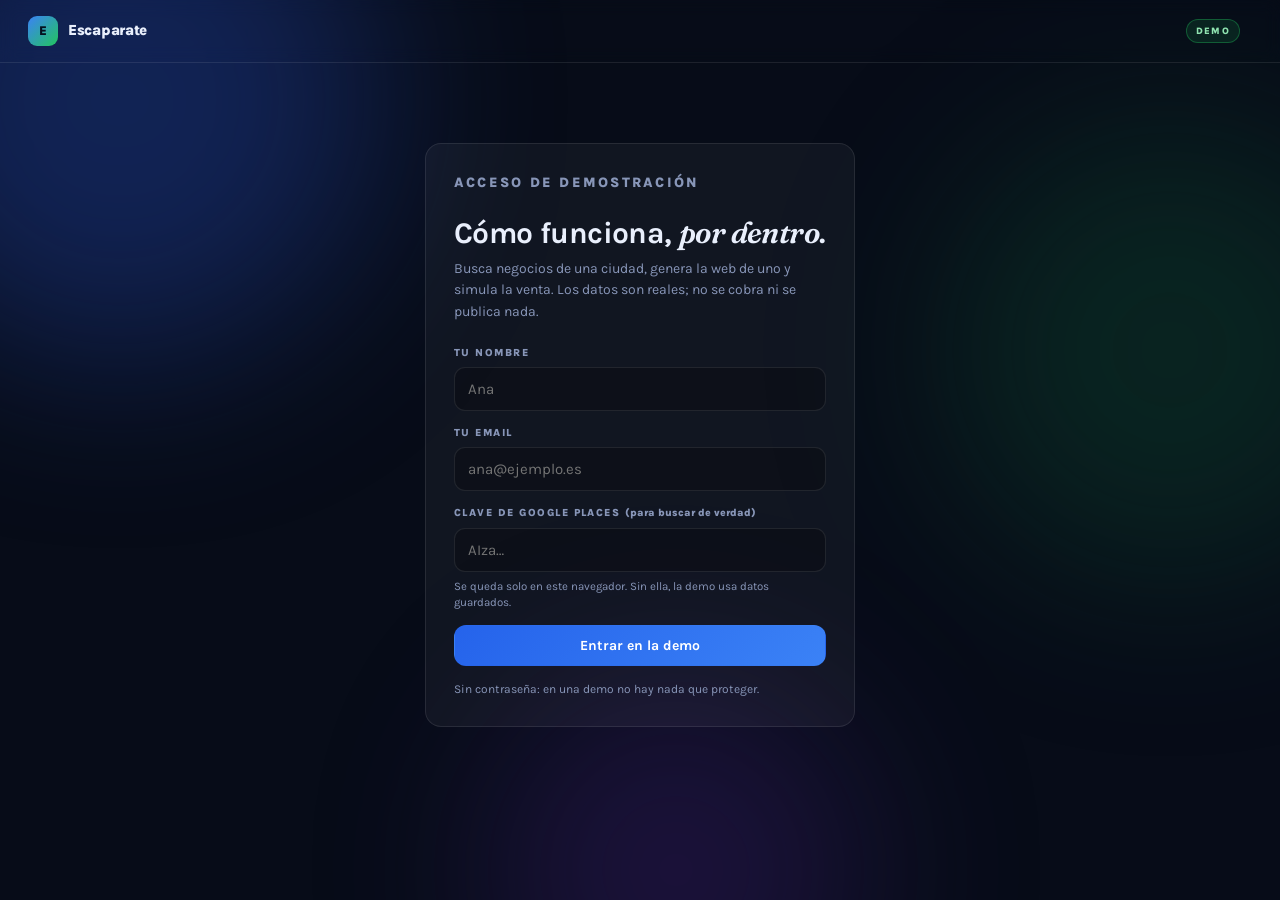
==== commit 0714d11d: "Amostras Escaparate" ====
--- a/demo/index.html
+++ b/demo/index.html
@@ -347,6 +347,19 @@
 .vazio-grande h3{font-size:15px;margin:0 0 6px}
 .vazio-grande p{font-size:12.5px;color:var(--suave);margin:0;line-height:1.5}
 
+
+.barra-viva{display:flex;gap:8px;margin:0 0 8px}
+.barra-viva input{flex:1;font:400 15px "Karla",sans-serif;padding:12px 15px;border-radius:12px;
+  border:1px solid rgba(255,255,255,.14);background:rgba(0,0,0,.28);color:var(--texto)}
+.barra-viva input:focus{outline:2px solid rgba(59,130,246,.6);outline-offset:-1px}
+.zona-viva{font-size:12.5px;color:var(--suave);margin:0 0 14px}
+.zona-viva b{color:var(--texto)}
+.carregando{display:flex;align-items:center;gap:10px;color:var(--suave);font-size:13.5px;padding:26px 0}
+.carregando i{width:16px;height:16px;border-radius:50%;border:2px solid rgba(255,255,255,.2);
+  border-top-color:#3b82f6;animation:gira .8s linear infinite;display:inline-block}
+@keyframes gira{to{transform:rotate(360deg)}}
+.mais{display:block;margin:16px auto 0}
+
 /* brinde */
 .brinde{position:fixed;left:50%;bottom:96px;transform:translate(-50%,16px);opacity:0;pointer-events:none;
   background:rgba(11,18,35,.96);border:1px solid var(--borda);color:var(--texto);font-size:13.5px;
@@ -365,6 +378,7 @@
       <span class="selo">Demo</span>
       <span id="usuario-topo" style="color:var(--suave)"></span>
       <span class="avatar" id="avatar" hidden>A</span>
+      <button class="link-limpo" id="btn-chave" hidden title="Clave de Google Places">⚙ Clave Google</button>
       <button class="link-limpo" id="btn-sair" hidden>Salir</button>
     </div>
   </header>
@@ -383,6 +397,13 @@
               <input name="nombre" placeholder="Ana" required maxlength="40"></div>
             <div class="campo"><label>Tu email</label>
               <input name="email" type="email" placeholder="ana@ejemplo.es" required maxlength="80"></div>
+            <div class="campo">
+              <label>Clave de Google Places <span style="color:var(--suave);text-transform:none;letter-spacing:0">(para buscar de verdad)</span></label>
+              <input name="clave" id="clave-entrada" placeholder="AIza…" autocomplete="off" spellcheck="false">
+              <span style="font-size:11.5px;color:var(--suave);line-height:1.45">
+                Se queda solo en este navegador. Sin ella, la demo usa datos guardados.
+              </span>
+            </div>
             <button class="bt primario" type="submit" style="width:100%">Entrar en la demo</button>
           </form>
           <p style="font-size:12px;color:var(--suave);margin:14px 0 0">Sin contraseña: en una demo no hay nada que proteger.</p>
@@ -449,10 +470,34 @@
           <div class="card">
             <h4>Cidades</h4>
             <ul class="cidades-lista" id="cidades-lista"></ul>
-            <p class="ajuda" id="cidades-vazio">Ainda não pesquisaste nenhuma cidade.</p>
+            <p class="ajuda" id="cidades-vazio">Todavía no has buscado ninguna zona.</p>
           </div>
         </aside>
         <div>
+          <div id="chave-google" hidden>
+            <div class="card" style="border-color:rgba(96,165,250,.35)">
+              <h3 style="font-size:12px;letter-spacing:.14em;text-transform:uppercase;color:#8fe3b0;margin:0 0 8px">
+                Falta la clave de Google Places</h3>
+              <p style="font-size:13.5px;color:var(--suave);margin:0 0 12px;line-height:1.55">
+                La búsqueda en tiempo real usa la Google Places API — la misma que el SitesLead.
+                Pega aquí tu clave y queda guardada <b>solo en este navegador</b>: no viaja al
+                repositorio ni a ningún servidor nuestro.</p>
+              <div style="display:flex;gap:8px;flex-wrap:wrap">
+                <input class="mini-input" id="chave-input" placeholder="AIza…" style="flex:1;min-width:220px">
+                <button class="bt verde" id="chave-guardar">Guardar clave</button>
+              </div>
+              <details style="margin-top:12px">
+                <summary style="cursor:pointer;font-size:12.5px;color:var(--suave)">Cómo conseguirla</summary>
+                <ol style="font-size:12.5px;color:var(--suave);line-height:1.6;margin:10px 0 0;padding-left:18px">
+                  <li>Google Cloud Console → nuevo proyecto.</li>
+                  <li>Activar <b>Places API (New)</b>.</li>
+                  <li>APIs y servicios → Credenciales → Crear clave de API.</li>
+                  <li>Restringir la clave a <b>Sitios web</b> con el dominio de la demo.</li>
+                  <li>Pegarla arriba. Cuesta ~32 USD por 1000 búsquedas de 20 resultados.</li>
+                </ol>
+              </details>
+            </div>
+          </div>
           <div id="busca-vazia" class="vazio-grande">
             <div class="caixa">
               <h3>Busque leads por cidade</h3>
@@ -461,6 +506,11 @@
             </div>
           </div>
           <div id="busca-resultados" hidden>
+            <div class="barra-viva">
+              <input id="vivo-texto" placeholder="Busca: abogados, peluquería, bar…" autocomplete="off">
+              <button class="bt pequeno" id="vivo-cerca" title="Usar a minha localização">📍 Cerca de mí</button>
+            </div>
+            <p class="zona-viva" id="vivo-zona"></p>
             <div class="filtros">
               <span class="cont" id="res-cont"></span>
               <button class="filtro on" data-filtro="sem">Sem site</button>
@@ -636,6 +686,8 @@
 <script src="leads.js"></script>
 <script src="cidades.js"></script>
 <script src="globo.js"></script>
+<script src="vivo.js"></script>
+<script src="places.js"></script>
 <script src="preview.js"></script>
 <script src="app.js"></script>
 </body>
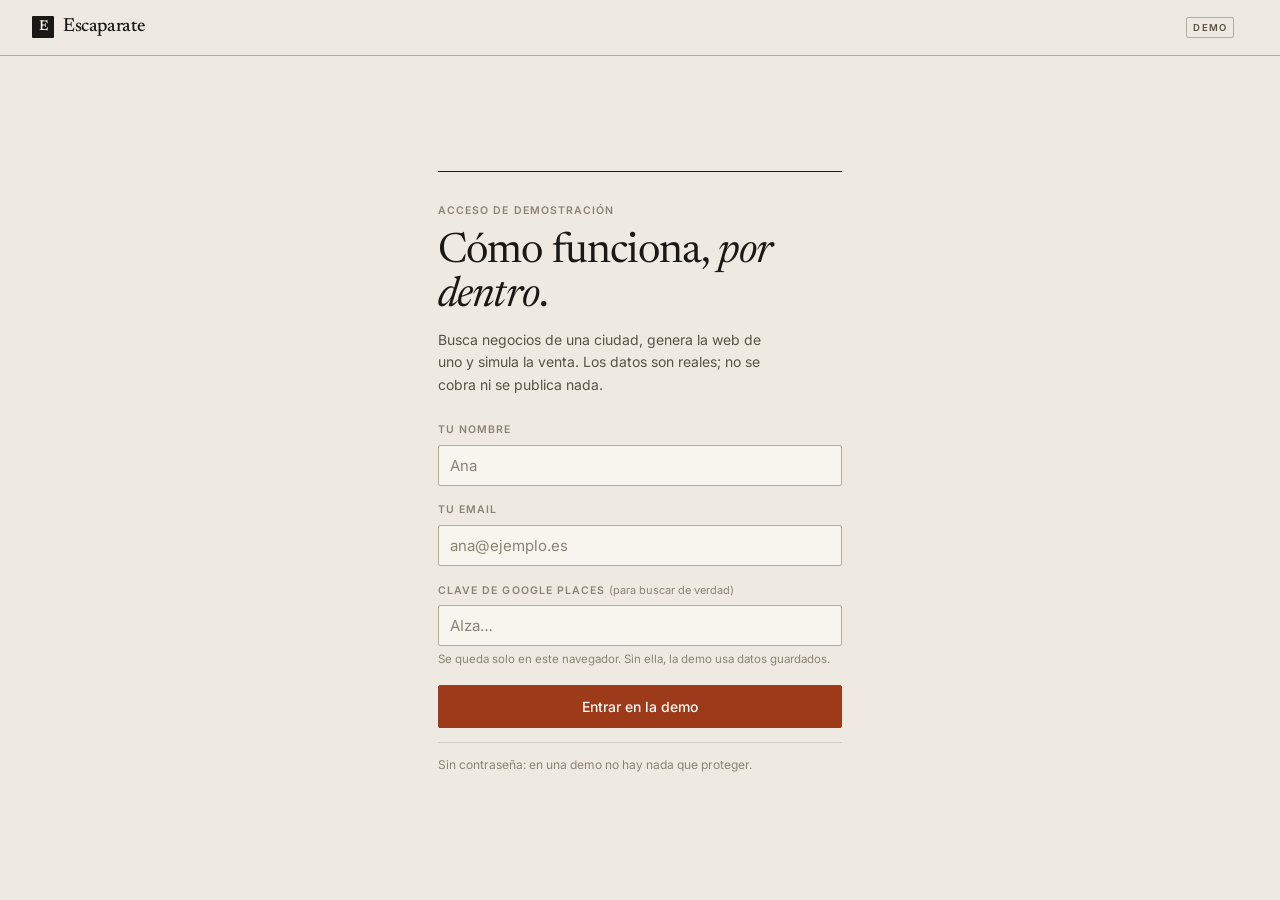
==== commit 8cf26e6a: "Redesenho do painel e do site gerado Painel: papel quente, tinta e um só acento de óxido, Newsreader" ====
--- a/demo/index.html
+++ b/demo/index.html
@@ -7,378 +7,39 @@
 <meta name="robots" content="noindex">
 <link rel="preconnect" href="https://fonts.googleapis.com">
 <link rel="preconnect" href="https://fonts.gstatic.com" crossorigin>
-<link href="https://fonts.googleapis.com/css2?family=Fraunces:opsz,wght@9..144,400;9..144,600&family=Karla:wght@400;500;600;700;800&display=swap" rel="stylesheet">
-<style>
-:root{
-  --fundo:#070c18; --fundo2:#0b1223; --card:rgba(255,255,255,.045); --card2:rgba(255,255,255,.075);
-  --borda:rgba(255,255,255,.09); --texto:#e9effc; --suave:#8896b8;
-  --azul:#3b82f6; --verde:#22c55e; --verde2:#34d399; --roxo:#a855f7; --ambar:#f59e0b; --vermelho:#ef4444;
-}
-*,*::before,*::after{box-sizing:border-box}
-/* o [hidden] do browser perde para qualquer display definido por nós */
-[hidden]{display:none!important}
-html{-webkit-text-size-adjust:100%}
-body{margin:0;background:var(--fundo);color:var(--texto);
-  font-family:"Karla",ui-sans-serif,system-ui,sans-serif;font-size:15px;line-height:1.55;
-  -webkit-font-smoothing:antialiased;min-height:100vh;overflow-x:hidden}
-a{color:inherit}
-::selection{background:var(--azul);color:#fff}
-button{font-family:inherit}
-h1,h2,h3{margin:0;letter-spacing:-.02em}
-h1,h2{font-weight:700}
-.fraunces{font-family:"Fraunces",Georgia,serif;font-weight:600;letter-spacing:-.02em}
-
-/* fundo ambiente */
-.ambiente{position:fixed;inset:0;z-index:0;pointer-events:none;overflow:hidden}
-.ambiente i{position:absolute;display:block;border-radius:50%;filter:blur(90px);opacity:.5}
-.ambiente i:nth-child(1){width:520px;height:520px;left:-140px;top:-160px;background:#1d3a8f}
-.ambiente i:nth-child(2){width:460px;height:460px;right:-120px;top:120px;background:#0f5132;opacity:.35}
-.ambiente i:nth-child(3){width:380px;height:380px;left:38%;bottom:-160px;background:#3b1d6e;opacity:.4}
-
-.app{position:relative;z-index:1;min-height:100vh;display:flex;flex-direction:column}
-
-/* topo */
-.topo{display:flex;align-items:center;justify-content:space-between;gap:18px;
-  padding:16px 28px;border-bottom:1px solid var(--borda);backdrop-filter:blur(8px)}
-.marca{display:flex;align-items:center;gap:10px;text-decoration:none;font-weight:800;letter-spacing:-.02em}
-.marca .logo{width:30px;height:30px;border-radius:9px;display:grid;place-items:center;
-  background:linear-gradient(135deg,#3b82f6,#22c55e);font-size:13px;color:#04101f;font-weight:800}
-.topo-dir{display:flex;align-items:center;gap:12px;font-size:13px}
-.selo{font-size:9.5px;letter-spacing:.14em;text-transform:uppercase;font-weight:800;color:#8fe3b0;
-  border:1px solid rgba(34,197,94,.35);background:rgba(34,197,94,.12);padding:4px 9px;border-radius:999px}
-.avatar{width:32px;height:32px;border-radius:50%;display:grid;place-items:center;font-size:12px;font-weight:800;
-  background:linear-gradient(135deg,#6366f1,#a855f7);color:#fff;text-transform:uppercase}
-.link-limpo{background:none;border:0;color:var(--suave);cursor:pointer;font-size:13px;padding:0}
-.link-limpo:hover{color:var(--texto)}
-
-.vista{display:none;flex:1;padding:26px 28px 130px;max-width:1240px;margin:0 auto;width:100%}
-.vista.ativa{display:block}
-@media(max-width:820px){.vista{padding:18px 16px 120px}.topo{padding:12px 16px}}
-
-/* cartões base */
-.card{background:var(--card);border:1px solid var(--borda);border-radius:16px;padding:20px}
-.card h3{font-size:12px;letter-spacing:.14em;text-transform:uppercase;color:var(--suave);font-weight:800}
-.kpi{font-family:"Karla",sans-serif;font-weight:800;font-size:34px;letter-spacing:-.03em;margin:10px 0 0;line-height:1}
-.kpi.pequeno{font-size:26px}
-
-.bt{display:inline-flex;align-items:center;justify-content:center;gap:8px;border:1px solid var(--borda);
-  background:var(--card2);color:var(--texto);border-radius:12px;padding:11px 18px;font-size:14px;
-  font-weight:700;cursor:pointer;transition:.18s;text-decoration:none}
-.bt:hover{background:rgba(255,255,255,.12)}
-.bt.primario{background:linear-gradient(135deg,#2563eb,#3b82f6);border-color:transparent;color:#fff}
-.bt.primario:hover{filter:brightness(1.1)}
-.bt.verde{background:linear-gradient(135deg,#16a34a,#22c55e);border-color:transparent;color:#04160a}
-.bt.verde:hover{filter:brightness(1.08)}
-.bt.pequeno{padding:8px 13px;font-size:12.5px;border-radius:10px}
-.bt:disabled{opacity:.5;cursor:not-allowed}
-
-/* login */
-.entrar{max-width:430px;margin:6vh auto 0}
-.entrar .card{padding:28px}
-.entrar h1{font-size:30px;margin:6px 0 8px;line-height:1.1}
-.entrar p{color:var(--suave);margin:0 0 22px;font-size:14px}
-.campo{display:grid;gap:6px;margin-bottom:14px}
-.campo label{font-size:10.5px;letter-spacing:.14em;text-transform:uppercase;font-weight:800;color:var(--suave)}
-.campo input,.campo select{font:400 15px "Karla",sans-serif;padding:12px 13px;border:1px solid var(--borda);
-  background:rgba(0,0,0,.25);color:var(--texto);border-radius:11px;width:100%}
-.campo input:focus,.campo select:focus{outline:2px solid rgba(59,130,246,.6);outline-offset:-1px}
-
-/* dashboard */
-.linha-topo{display:grid;grid-template-columns:1.5fr 1fr 1fr;gap:14px;margin-bottom:14px}
-@media(max-width:900px){.linha-topo{grid-template-columns:1fr}}
-.fatura{background:linear-gradient(135deg,rgba(59,130,246,.16),rgba(34,197,94,.10));
-  border:1px solid rgba(96,165,250,.25)}
-.fatura .kpi{font-size:clamp(38px,6vw,54px);
-  background:linear-gradient(135deg,#60a5fa,#34d399);-webkit-background-clip:text;background-clip:text;
-  -webkit-text-fill-color:transparent}
-.grid2{display:grid;grid-template-columns:1.6fr 1fr;gap:14px}
-@media(max-width:900px){.grid2{grid-template-columns:1fr}}
-.legenda{display:flex;gap:16px;font-size:12.5px;color:var(--suave);margin-top:14px;flex-wrap:wrap}
-.legenda i{display:inline-block;width:9px;height:9px;border-radius:2px;margin-right:6px}
-.donut-legenda{list-style:none;padding:0;margin:16px 0 0;font-size:13px;color:var(--suave)}
-.donut-legenda li{display:flex;align-items:center;gap:8px;padding:5px 0}
-.donut-legenda b{margin-left:auto;color:var(--texto)}
-.vazio{color:var(--suave);font-size:14px;text-align:center;padding:26px 10px}
-
-/* wizard */
-.wiz-topo{display:flex;align-items:center;gap:14px;margin-bottom:22px}
-.wiz-prog{display:flex;gap:5px;margin-left:auto;align-items:center}
-.wiz-prog span{width:26px;height:4px;border-radius:2px;background:rgba(255,255,255,.14)}
-.wiz-prog span.on{background:linear-gradient(90deg,#3b82f6,#22c55e)}
-.wiz-corpo{display:grid;grid-template-columns:1fr 1fr;gap:34px;align-items:center;min-height:52vh}
-@media(max-width:980px){.wiz-corpo{grid-template-columns:1fr;gap:20px}}
-.passo-num{font-size:10.5px;letter-spacing:.16em;text-transform:uppercase;font-weight:800;color:var(--suave)}
-.wiz-corpo h2{font-size:clamp(24px,3.4vw,34px);margin:8px 0 6px;line-height:1.1}
-.wiz-corpo .dica{color:var(--suave);font-size:14px;margin:0 0 20px}
-.migalhas{display:flex;gap:8px;flex-wrap:wrap;margin-bottom:14px}
-.migalha{font-size:12px;border:1px solid var(--borda);background:var(--card);border-radius:999px;padding:5px 11px}
-.migalha b{font-weight:800}
-.globo-caixa{position:relative;aspect-ratio:1;max-width:460px;width:100%;margin:0 auto;
-  display:grid;place-items:center}
-#globo{width:100%;height:100%;display:block}
-.globo-rodape{position:absolute;bottom:4px;left:50%;transform:translateX(-50%);font-size:11px;
-  letter-spacing:.1em;color:var(--suave);font-variant-numeric:tabular-nums;white-space:nowrap}
-.chips{display:flex;gap:8px;flex-wrap:wrap;margin-top:14px}
-.chip{border:1px solid var(--borda);background:var(--card);border-radius:999px;padding:7px 13px;font-size:13px;cursor:pointer}
-.chip:hover{background:var(--card2)}
-.pais-lista{display:grid;grid-template-columns:repeat(auto-fill,minmax(150px,1fr));gap:10px;margin-top:8px}
-.pais{display:flex;align-items:center;gap:10px;border:1px solid var(--borda);background:var(--card);
-  border-radius:12px;padding:13px 15px;cursor:pointer;font-weight:700;font-size:14px}
-.pais:hover{background:var(--card2)}
-.pais.off{opacity:.4;cursor:not-allowed}
-.nichos-grade{display:grid;grid-template-columns:repeat(auto-fill,minmax(132px,1fr));gap:9px;margin-top:12px;
-  max-height:300px;overflow:auto;padding-right:4px}
-.nicho-item{display:flex;flex-direction:column;align-items:center;gap:7px;border:1px solid var(--borda);
-  background:var(--card);border-radius:12px;padding:13px 8px;cursor:pointer;text-align:center;font-size:12px;
-  transition:.15s}
-.nicho-item:hover{background:var(--card2);border-color:rgba(96,165,250,.5)}
-.nicho-item .ic{width:30px;height:30px;border-radius:9px;display:grid;place-items:center;font-weight:800;
-  font-size:13px;color:#04101f}
-.contador-busca{font-size:11.5px;color:var(--suave);margin-top:10px}
-
-/* resultados */
-.res-grid{display:grid;grid-template-columns:250px 1fr;gap:20px}
-@media(max-width:900px){.res-grid{grid-template-columns:1fr}}
-.lateral .card{margin-bottom:12px}
-.lateral .busca{margin-bottom:14px}
-.lateral h4{font-size:10.5px;letter-spacing:.14em;text-transform:uppercase;color:var(--suave);
-  margin:0 0 10px;font-weight:800}
-.recentes{list-style:none;padding:0;margin:0;font-size:13px}
-.recentes li{padding:8px 0;border-bottom:1px solid var(--borda);cursor:pointer;color:var(--suave)}
-.recentes li:hover{color:var(--texto)}
-.recentes li:last-child{border:0}
-.alvos{display:grid;grid-template-columns:repeat(auto-fill,minmax(268px,1fr));gap:12px}
-.alvo{background:rgba(255,255,255,.05);border:1px solid var(--borda);border-radius:14px;padding:15px;
-  display:flex;flex-direction:column;gap:9px}
-.alvo-topo{display:flex;gap:10px;align-items:center}
-.alvo-ic{width:34px;height:34px;border-radius:10px;display:grid;place-items:center;font-weight:800;
-  color:#04101f;flex:none}
-.alvo h4{margin:0;font-size:14.5px;font-weight:700;line-height:1.2}
-.tag{font-size:9.5px;letter-spacing:.08em;text-transform:uppercase;font-weight:800;padding:2px 7px;
-  border-radius:999px;white-space:nowrap}
-.tag.sem{color:#8fe3b0;background:rgba(34,197,94,.14);border:1px solid rgba(34,197,94,.3)}
-.tag.com{color:#9db4e0;background:rgba(148,163,184,.12);border:1px solid var(--borda)}
-.alvo .nota{font-size:12.5px;color:var(--suave);display:flex;gap:12px;flex-wrap:wrap}
-.alvo .estrela{color:var(--ambar);font-weight:700}
-.alvo .acoes{display:flex;gap:6px;align-items:center;margin-top:auto;padding-top:4px}
-.mini{width:28px;height:28px;border-radius:8px;border:1px solid var(--borda);background:rgba(255,255,255,.04);
-  display:grid;place-items:center;font-size:12px;cursor:pointer;color:var(--suave);text-decoration:none}
-.mini:hover{background:var(--card2);color:var(--texto)}
-.alvo .bt{margin-left:auto}
-
-/* gerando */
-.gerando{display:grid;grid-template-columns:1fr 1fr;gap:40px;align-items:center;min-height:60vh}
-@media(max-width:900px){.gerando{grid-template-columns:1fr}}
-.crono{font-size:clamp(46px,7vw,64px);font-weight:800;letter-spacing:-.04em;line-height:1;
-  background:linear-gradient(135deg,#60a5fa,#34d399);-webkit-background-clip:text;background-clip:text;
-  -webkit-text-fill-color:transparent;margin:14px 0 22px}
-.check{list-style:none;padding:0;margin:0;font-size:13.5px;color:var(--suave)}
-.check li{padding:6px 0;display:flex;gap:9px;align-items:center;opacity:.45;transition:.3s}
-.check li.on{opacity:1;color:var(--texto)}
-.check li .pt{width:7px;height:7px;border-radius:50%;background:var(--suave);flex:none}
-.check li.on .pt{background:var(--verde2);box-shadow:0 0 10px rgba(52,211,153,.9)}
-.esqueleto{position:relative;aspect-ratio:4/3;border-radius:16px;overflow:hidden;
-  background:linear-gradient(135deg,rgba(59,130,246,.16),rgba(34,197,94,.12));
-  border:1px solid rgba(96,165,250,.3);padding:22px;display:grid;gap:12px}
-.esqueleto i{display:block;border-radius:8px;background:linear-gradient(90deg,rgba(96,165,250,.25),rgba(52,211,153,.35));
-  animation:pulso 1.6s ease-in-out infinite}
-.esqueleto .h{height:56px}
-.esqueleto .l{height:14px;width:70%}
-.esqueleto .g{display:grid;grid-template-columns:1fr 1fr 1fr;gap:10px;height:74px}
-@keyframes pulso{0%,100%{opacity:.55}50%{opacity:1}}
-
-/* preview */
-.gerar-grid{display:grid;grid-template-columns:320px 1fr;gap:20px;align-items:start}
-@media(max-width:980px){.gerar-grid{grid-template-columns:1fr}}
-.ficha h2{font-size:19px;margin:6px 0 12px;line-height:1.2}
-.dados{list-style:none;padding:0;margin:0 0 16px;font-size:13px}
-.dados li{display:flex;gap:9px;padding:7px 0;border-bottom:1px solid var(--borda);color:var(--suave)}
-.dados li:last-child{border:0}
-.dados b{color:var(--texto);min-width:74px;font-weight:700}
-.lienzo{background:#fff;border-radius:14px;overflow:hidden;border:1px solid var(--borda)}
-.lienzo-barra{display:flex;align-items:center;gap:8px;padding:9px 12px;background:#0f1729;
-  border-bottom:1px solid var(--borda);font-size:12px;color:var(--suave)}
-.lienzo-barra .sep{flex:1}
-.lienzo-barra button{background:none;border:1px solid var(--borda);color:var(--suave);border-radius:8px;
-  padding:5px 10px;font-size:11.5px;cursor:pointer}
-.lienzo-barra button.ativo{background:var(--card2);color:var(--texto);border-color:rgba(96,165,250,.5)}
-#preview{width:100%;height:min(74vh,760px);border:0;display:block;background:#fff}
-
-/* dock */
-.dock{position:fixed;left:50%;bottom:18px;transform:translateX(-50%);z-index:80;display:flex;gap:6px;
-  align-items:center;padding:8px;border-radius:999px;border:1px solid var(--borda);
-  background:rgba(11,18,35,.86);backdrop-filter:blur(14px) saturate(1.4);
-  box-shadow:0 18px 40px rgba(0,0,0,.5)}
-.dock button{width:44px;height:44px;border-radius:12px;border:0;cursor:pointer;display:grid;place-items:center;
-  color:#06111f;font-weight:800;font-size:15px;transition:.15s;position:relative}
-.dock button:hover{transform:translateY(-2px)}
-.dock button.ativo{outline:2px solid rgba(255,255,255,.5);outline-offset:2px}
-.dock .b1{background:linear-gradient(135deg,#38bdf8,#22d3ee)}
-.dock .b2{background:linear-gradient(135deg,#3b82f6,#6366f1)}
-.dock .b3{background:linear-gradient(135deg,#22c55e,#16a34a)}
-.dock .b4{background:linear-gradient(135deg,#f59e0b,#f97316)}
-.dock .b5{background:linear-gradient(135deg,#a855f7,#7c3aed);color:#fff}
-.dock .sep{width:1px;height:26px;background:var(--borda);margin:0 4px}
-.dock .av{background:linear-gradient(135deg,#6366f1,#a855f7);color:#fff;border-radius:50%;font-size:13px}
-.dock .rot{position:absolute;bottom:52px;left:50%;transform:translateX(-50%);font-size:10.5px;
-  letter-spacing:.1em;text-transform:uppercase;font-weight:800;color:var(--texto);
-  background:rgba(11,18,35,.95);border:1px solid var(--borda);border-radius:8px;padding:5px 9px;
-  opacity:0;pointer-events:none;transition:.15s;white-space:nowrap}
-.dock button:hover .rot{opacity:1}
-.dock[hidden]{display:none!important}
-@media(max-width:820px){.dock{bottom:12px}.dock button{width:40px;height:40px}.dock .b4{display:none}}
-
-
-/* editor: pré-visualização à esquerda, painel à direita */
-.editor-grid{display:grid;grid-template-columns:1fr 342px;gap:14px;align-items:start}
-@media(max-width:1080px){.editor-grid{grid-template-columns:1fr}}
-.escena{border-radius:14px;overflow:hidden;border:1px solid var(--borda);background:#fff}
-.painel-ed{background:var(--card);border:1px solid var(--borda);border-radius:14px;overflow:hidden}
-.painel-cab{display:flex;justify-content:space-between;align-items:center;gap:10px;
-  padding:13px 15px;border-bottom:1px solid var(--borda)}
-.painel-ed section{padding:13px 15px;border-bottom:1px solid var(--borda)}
-.painel-ed section:last-of-type{border-bottom:0}
-.painel-ed h4{font-size:10px;letter-spacing:.14em;text-transform:uppercase;color:var(--suave);
-  margin:0 0 9px;font-weight:800}
-.segmentado{display:flex;gap:6px}
-.segmentado button{flex:1;border:1px solid var(--borda);background:rgba(0,0,0,.2);color:var(--suave);
-  border-radius:9px;padding:8px;font-size:12.5px;font-weight:700;cursor:pointer}
-.segmentado button.on{border-color:rgba(96,165,250,.6);color:var(--texto);background:rgba(59,130,246,.16)}
-.secoes-lista{list-style:none;padding:0;margin:0;font-size:13px}
-.secoes-lista li{display:flex;justify-content:space-between;align-items:center;gap:10px;
-  padding:6px 0;border-bottom:1px solid var(--borda)}
-.secoes-lista li:last-child{border:0}
-.interruptor{width:34px;height:19px;border-radius:999px;background:rgba(255,255,255,.16);
-  position:relative;cursor:pointer;border:0;flex:none;transition:.18s}
-.interruptor::after{content:"";position:absolute;top:2px;left:2px;width:15px;height:15px;
-  border-radius:50%;background:#fff;transition:.18s}
-.interruptor.on{background:linear-gradient(135deg,#16a34a,#22c55e)}
-.interruptor.on::after{left:17px}
-.cores{display:flex;gap:7px;flex-wrap:wrap}
-.cores button{width:25px;height:25px;border-radius:50%;border:2px solid transparent;cursor:pointer;
-  transition:.15s}
-.cores button:hover{transform:scale(1.1)}
-.cores button.on{border-color:#fff;box-shadow:0 0 0 2px rgba(255,255,255,.25)}
-.ajuda{font-size:11.5px;color:var(--suave);margin:7px 0 0;line-height:1.45}
-.mini-input{width:100%;font:400 13px "Karla",sans-serif;padding:8px 10px;border:1px solid var(--borda);
-  background:rgba(0,0,0,.25);color:var(--texto);border-radius:9px}
-.mini-input:focus{outline:2px solid rgba(59,130,246,.55);outline-offset:-1px}
-.campo-mini{display:grid;gap:4px;margin-bottom:8px}
-.campo-mini span{font-size:10px;letter-spacing:.1em;text-transform:uppercase;color:var(--suave);font-weight:800}
-.painel-pe{display:flex;gap:8px;padding:13px 15px}
-.painel-pe .bt{flex:1}
-.slug{display:flex;align-items:center;gap:2px;background:rgba(0,0,0,.25);border:1px solid var(--borda);
-  border-radius:10px;padding:0 10px;font-size:13px;color:var(--suave)}
-.slug input{border:0;background:none;color:var(--texto);font:700 13px "Karla",sans-serif;
-  padding:11px 4px;outline:none;flex:1;min-width:0}
-
-
-/* modal da busca */
-.modal{position:fixed;inset:0;z-index:120;display:grid;place-items:center;padding:24px}
-.modal[hidden]{display:none!important}
-.modal-fundo{position:absolute;inset:0;background:rgba(3,7,16,.72);backdrop-filter:blur(4px)}
-.modal-caixa{position:relative;width:min(1000px,96vw);max-height:88vh;overflow:auto;
-  background:linear-gradient(160deg,#0d1424,#0a1020 55%,#0b1526);
-  border:1px solid rgba(96,165,250,.22);border-radius:18px;
-  box-shadow:0 40px 90px rgba(0,0,0,.6),0 0 0 1px rgba(255,255,255,.03) inset}
-.modal-cab{display:flex;align-items:center;gap:12px;padding:14px 18px;
-  border-bottom:1px solid rgba(255,255,255,.07);position:sticky;top:0;background:rgba(11,18,33,.9);
-  backdrop-filter:blur(8px);z-index:2;border-radius:18px 18px 0 0}
-.modal-cab .x{margin-left:auto;background:none;border:0;color:var(--suave);font-size:19px;cursor:pointer;padding:4px 8px}
-.modal-cab .x:hover{color:#fff}
-.modal-corpo{display:grid;grid-template-columns:1fr 1fr;gap:26px;padding:22px 26px 28px;align-items:center}
-@media(max-width:860px){.modal-corpo{grid-template-columns:1fr}}
-.modal .globo-caixa{max-width:360px}
-.breadcrumb{display:flex;gap:7px;flex-wrap:wrap;margin-bottom:14px}
-.bc{display:inline-flex;align-items:center;gap:7px;font-size:12px;padding:6px 12px;border-radius:999px;
-  border:1px solid rgba(255,255,255,.12);background:rgba(255,255,255,.05);color:var(--texto)}
-.bc b{font-weight:800}
-.bc.pais::before{content:"🇪🇸";font-size:12px}
-
-/* autocomplete */
-.autocomp{position:relative}
-.autocomp .resultados{position:absolute;top:calc(100% + 6px);left:0;right:0;z-index:5;
-  background:#0d1526;border:1px solid rgba(255,255,255,.12);border-radius:12px;overflow:hidden;
-  box-shadow:0 18px 40px rgba(0,0,0,.5)}
-.autocomp .resultados[hidden]{display:none!important}
-.autocomp .res{display:flex;justify-content:space-between;gap:12px;padding:11px 14px;cursor:pointer;
-  font-size:13.5px;border-bottom:1px solid rgba(255,255,255,.06)}
-.autocomp .res:last-child{border:0}
-.autocomp .res:hover,.autocomp .res.sel{background:rgba(59,130,246,.18)}
-.autocomp .res small{color:var(--suave);font-size:11px;font-variant-numeric:tabular-nums}
-.autocomp .nada{padding:12px 14px;font-size:12.5px;color:var(--suave)}
-
-/* varrimento */
-.scanner{position:fixed;inset:0;z-index:130;display:grid;place-items:center;
-  background:radial-gradient(circle at 50% 45%,#0b1526,#050912 70%)}
-.scanner[hidden]{display:none!important}
-.scanner .dentro{text-align:center;max-width:520px;padding:20px}
-.scanner h3{font-size:13px;letter-spacing:.24em;text-transform:uppercase;color:#8fe3b0;margin:0 0 16px;font-weight:800}
-.scanner canvas{width:min(430px,80vw);height:min(430px,80vw);margin:0 auto;display:block}
-.scanner .coords{margin-top:10px;font-size:11.5px;letter-spacing:.1em;color:var(--suave);
-  font-variant-numeric:tabular-nums}
-.scanner .barra{width:min(320px,70vw);height:3px;border-radius:2px;background:rgba(255,255,255,.12);
-  margin:18px auto 0;overflow:hidden}
-.scanner .barra i{display:block;height:100%;width:36%;border-radius:2px;
-  background:linear-gradient(90deg,#3b82f6,#22c55e);animation:varre 1.1s ease-in-out infinite}
-@keyframes varre{0%{transform:translateX(-110%)}100%{transform:translateX(320%)}}
-
-/* vista de busca: barra lateral + conteúdo */
-.busca-grid{display:grid;grid-template-columns:250px 1fr;gap:18px}
-@media(max-width:900px){.busca-grid{grid-template-columns:1fr}}
-.lateral h4{font-size:10px;letter-spacing:.14em;text-transform:uppercase;color:var(--suave);margin:0 0 10px;font-weight:800}
-.cidades-lista{list-style:none;padding:0;margin:0;max-height:60vh;overflow:auto}
-.cidades-lista li{padding:9px 0;border-bottom:1px solid rgba(255,255,255,.06);cursor:pointer}
-.cidades-lista li:last-child{border:0}
-.cidades-lista .cid{font-size:13px;font-weight:700}
-.cidades-lista .quando{font-size:10.5px;color:var(--suave);float:right}
-.chips-mini{display:flex;gap:5px;flex-wrap:wrap;margin-top:6px}
-.chips-mini span{font-size:9.5px;padding:2px 7px;border-radius:999px;font-weight:700;
-  border:1px solid rgba(255,255,255,.12);color:var(--suave)}
-.filtros{display:flex;gap:8px;align-items:center;flex-wrap:wrap;margin:0 0 16px}
-.filtros .cont{font-size:12.5px;color:var(--suave);margin-right:auto}
-.filtros .cont b{color:var(--texto)}
-.filtro{font-size:12px;padding:7px 13px;border-radius:999px;border:1px solid var(--borda);
-  background:rgba(0,0,0,.2);color:var(--suave);cursor:pointer;font-weight:700}
-.filtro.on{background:rgba(59,130,246,.18);border-color:rgba(96,165,250,.6);color:var(--texto)}
-.vazio-grande{display:grid;place-items:center;min-height:52vh;text-align:center}
-.vazio-grande .caixa{max-width:340px;padding:26px 24px;border-radius:14px;
-  background:rgba(10,16,30,.9);border:1px solid rgba(255,255,255,.10)}
-.vazio-grande h3{font-size:15px;margin:0 0 6px}
-.vazio-grande p{font-size:12.5px;color:var(--suave);margin:0;line-height:1.5}
-
-
-.barra-viva{display:flex;gap:8px;margin:0 0 8px}
-.barra-viva input{flex:1;font:400 15px "Karla",sans-serif;padding:12px 15px;border-radius:12px;
-  border:1px solid rgba(255,255,255,.14);background:rgba(0,0,0,.28);color:var(--texto)}
-.barra-viva input:focus{outline:2px solid rgba(59,130,246,.6);outline-offset:-1px}
-.zona-viva{font-size:12.5px;color:var(--suave);margin:0 0 14px}
-.zona-viva b{color:var(--texto)}
-.carregando{display:flex;align-items:center;gap:10px;color:var(--suave);font-size:13.5px;padding:26px 0}
-.carregando i{width:16px;height:16px;border-radius:50%;border:2px solid rgba(255,255,255,.2);
-  border-top-color:#3b82f6;animation:gira .8s linear infinite;display:inline-block}
-@keyframes gira{to{transform:rotate(360deg)}}
-.mais{display:block;margin:16px auto 0}
-
-/* brinde */
-.brinde{position:fixed;left:50%;bottom:96px;transform:translate(-50%,16px);opacity:0;pointer-events:none;
-  background:rgba(11,18,35,.96);border:1px solid var(--borda);color:var(--texto);font-size:13.5px;
-  padding:12px 18px;border-radius:12px;z-index:90;transition:.25s;max-width:90vw;text-align:center}
-.brinde.visivel{opacity:1;transform:translate(-50%,0)}
-@media(prefers-reduced-motion:reduce){*{transition:none!important;animation:none!important}}
-</style>
+<link href="https://fonts.googleapis.com/css2?family=Newsreader:ital,opsz,wght@0,6..72,300..600;1,6..72,300..500&family=Inter:wght@400;500;600&display=swap" rel="stylesheet">
+<link rel="stylesheet" href="painel.css">
 </head>
 <body>
-<div class="ambiente"><i></i><i></i><i></i></div>
 
 <div class="app">
   <header class="topo">
-    <a class="marca" href="#" id="ir-inicio"><span class="logo">E</span> Escaparate</a>
+    <a class="marca" href="#" id="ir-inicio"><span class="logo">E</span><span class="marca-txt">Escaparate</span></a>
+
+    <nav class="dock" id="dock" hidden>
+      <button data-ir="dashboard" aria-label="Panel">
+        <svg viewBox="0 0 24 24" aria-hidden="true"><rect x="3.5" y="4.5" width="17" height="15"/><path d="M3.5 9.5h17M9.5 9.5v10"/></svg>
+        <span class="rot">Panel</span>
+      </button>
+      <button data-ir="buscar" aria-label="Buscar">
+        <svg viewBox="0 0 24 24" aria-hidden="true"><circle cx="10.5" cy="10.5" r="6.5"/><path d="M15.4 15.4 20.5 20.5"/></svg>
+        <span class="rot">Buscar</span>
+      </button>
+      <button data-ir="painel" aria-label="Mis webs">
+        <svg viewBox="0 0 24 24" aria-hidden="true"><rect x="3.5" y="4.5" width="17" height="15"/><path d="M3.5 8.5h17"/></svg>
+        <span class="rot">Mis webs</span>
+      </button>
+      <span class="sep"></span>
+      <button class="av" id="dock-avatar" aria-label="Cuenta">A</button>
+    </nav>
+
     <div class="topo-dir">
       <span class="selo">Demo</span>
-      <span id="usuario-topo" style="color:var(--suave)"></span>
+      <span id="usuario-topo"></span>
       <span class="avatar" id="avatar" hidden>A</span>
-      <button class="link-limpo" id="btn-chave" hidden title="Clave de Google Places">⚙ Clave Google</button>
+      <button class="link-limpo" id="btn-chave" hidden aria-label="Clave de Google Places" title="Clave de Google Places">
+        <svg viewBox="0 0 24 24" aria-hidden="true"><circle cx="8" cy="12" r="3.5"/><path d="M11.5 12h8M18 12v3M14.5 12v2"/></svg>
+        <span class="lbl">Clave Google</span></button>
       <button class="link-limpo" id="btn-sair" hidden>Salir</button>
     </div>
   </header>
@@ -389,24 +50,22 @@
       <div class="entrar">
         <div class="card">
           <p class="passo-num">Acceso de demostración</p>
-          <h1>Cómo funciona, <span class="fraunces" style="font-style:italic">por dentro</span>.</h1>
-          <p>Busca negocios de una ciudad, genera la web de uno y simula la venta.
+          <h1>Cómo funciona, <em>por dentro</em>.</h1>
+          <p class="intro">Busca negocios de una ciudad, genera la web de uno y simula la venta.
             Los datos son reales; no se cobra ni se publica nada.</p>
           <form id="form-entrar" autocomplete="off">
-            <div class="campo"><label>Tu nombre</label>
-              <input name="nombre" placeholder="Ana" required maxlength="40"></div>
-            <div class="campo"><label>Tu email</label>
-              <input name="email" type="email" placeholder="ana@ejemplo.es" required maxlength="80"></div>
+            <div class="campo"><label for="f-nombre">Tu nombre</label>
+              <input id="f-nombre" name="nombre" placeholder="Ana" required maxlength="40"></div>
+            <div class="campo"><label for="f-email">Tu email</label>
+              <input id="f-email" name="email" type="email" placeholder="ana@ejemplo.es" required maxlength="80"></div>
             <div class="campo">
-              <label>Clave de Google Places <span style="color:var(--suave);text-transform:none;letter-spacing:0">(para buscar de verdad)</span></label>
+              <label for="clave-entrada">Clave de Google Places <span class="opc">(para buscar de verdad)</span></label>
               <input name="clave" id="clave-entrada" placeholder="AIza…" autocomplete="off" spellcheck="false">
-              <span style="font-size:11.5px;color:var(--suave);line-height:1.45">
-                Se queda solo en este navegador. Sin ella, la demo usa datos guardados.
-              </span>
-            </div>
-            <button class="bt primario" type="submit" style="width:100%">Entrar en la demo</button>
+              <span class="nota-campo">Se queda solo en este navegador. Sin ella, la demo usa datos guardados.</span>
+            </div>
+            <button class="bt primario" type="submit">Entrar en la demo</button>
           </form>
-          <p style="font-size:12px;color:var(--suave);margin:14px 0 0">Sin contraseña: en una demo no hay nada que proteger.</p>
+          <p class="pie-form">Sin contraseña: en una demo no hay nada que proteger.</p>
         </div>
       </div>
     </section>
@@ -417,45 +76,50 @@
         <div class="card fatura">
           <h3>Facturado</h3>
           <p class="kpi" id="k-factura">0 €</p>
-          <p style="color:var(--suave);font-size:12.5px;margin:8px 0 0">Suma de las webs vendidas</p>
-        </div>
-        <div class="card"><h3>Sites generados</h3><p class="kpi pequeno" id="k-geradas">0</p></div>
-        <div class="card"><h3>Vendas</h3><p class="kpi pequeno" id="k-vendidas">0</p>
-          <p style="color:var(--suave);font-size:12.5px;margin:6px 0 0" id="k-conversao">0 % de conversión</p></div>
-      </div>
+          <p class="rodape-kpi">Suma de las webs vendidas</p>
+        </div>
+        <div class="card">
+          <h3>Sites generados</h3>
+          <p class="kpi pequeno" id="k-geradas">0</p>
+        </div>
+        <div class="card">
+          <h3>Ventas</h3>
+          <p class="kpi pequeno" id="k-vendidas">0</p>
+          <p class="rodape-kpi" id="k-conversao">0 % de conversión</p>
+        </div>
+      </div>
+
       <div class="grid2">
         <div class="card">
           <h3>Webs generadas y vendidas</h3>
-          <svg id="barras" viewBox="0 0 520 170" style="width:100%;height:170px;margin-top:10px"></svg>
+          <svg id="barras" viewBox="0 0 520 170" aria-label="Webs generadas y vendidas por mes"></svg>
           <div class="legenda">
-            <span><i style="background:#3b82f6"></i>Generadas</span>
-            <span><i style="background:#22c55e"></i>Vendidas</span>
+            <span><i class="sw sw-tinta"></i>Generadas</span>
+            <span><i class="sw sw-acento"></i>Vendidas</span>
           </div>
         </div>
         <div class="card">
           <h3>Estado de tus webs</h3>
-          <div style="display:flex;align-items:center;gap:16px;margin-top:8px">
-            <svg viewBox="0 0 42 42" width="108" height="108" id="donut"></svg>
-            <ul class="donut-legenda" style="flex:1">
-              <li><i style="background:#22c55e;width:9px;height:9px;border-radius:2px;display:inline-block"></i>
-                Vendida <b id="d-vendida">0</b></li>
-              <li><i style="background:#3b82f6;width:9px;height:9px;border-radius:2px;display:inline-block"></i>
-                Publicada <b id="d-publicada">0</b></li>
-              <li><i style="background:#64748b;width:9px;height:9px;border-radius:2px;display:inline-block"></i>
-                Borrador <b id="d-borrador">0</b></li>
+          <div class="donut-caixa">
+            <svg viewBox="0 0 42 42" width="96" height="96" id="donut" aria-hidden="true"></svg>
+            <ul class="donut-legenda">
+              <li><i class="sw sw-acento"></i>Vendida <b id="d-vendida">0</b></li>
+              <li><i class="sw sw-tinta"></i>Publicada <b id="d-publicada">0</b></li>
+              <li><i class="sw sw-fraca"></i>Borrador <b id="d-borrador">0</b></li>
             </ul>
           </div>
         </div>
       </div>
-      <div class="card" style="margin-top:14px">
+
+      <div class="card cobertura">
         <h3>Cobertura de la demo</h3>
-        <div style="display:flex;gap:34px;flex-wrap:wrap;margin-top:10px">
+        <div class="numeros">
           <div><span class="kpi pequeno" id="c-leads">—</span>
-            <div style="color:var(--suave);font-size:12.5px">negocios en OpenStreetMap</div></div>
+            <div class="rot">negocios de muestra</div></div>
           <div><span class="kpi pequeno" id="c-cidades">—</span>
-            <div style="color:var(--suave);font-size:12.5px">ciudades</div></div>
+            <div class="rot">ciudades</div></div>
           <div><span class="kpi pequeno" id="c-nichos">—</span>
-            <div style="color:var(--suave);font-size:12.5px">nichos con datos</div></div>
+            <div class="rot">nichos con datos</div></div>
         </div>
       </div>
     </section>
@@ -464,31 +128,29 @@
     <section class="vista" id="v-buscar">
       <div class="busca-grid">
         <aside class="lateral">
-          <div class="card" style="margin-bottom:12px">
-            <button class="bt primario pequeno" id="nova-busca" style="width:100%">Nova busca</button>
-          </div>
-          <div class="card">
-            <h4>Cidades</h4>
+          <button class="bt primario" id="nova-busca">
+            <svg viewBox="0 0 24 24" aria-hidden="true"><path d="M12 5.5v13M5.5 12h13"/></svg>
+            Nueva búsqueda</button>
+          <div class="bloco">
+            <h4>Ciudades</h4>
             <ul class="cidades-lista" id="cidades-lista"></ul>
             <p class="ajuda" id="cidades-vazio">Todavía no has buscado ninguna zona.</p>
           </div>
         </aside>
         <div>
           <div id="chave-google" hidden>
-            <div class="card" style="border-color:rgba(96,165,250,.35)">
-              <h3 style="font-size:12px;letter-spacing:.14em;text-transform:uppercase;color:#8fe3b0;margin:0 0 8px">
-                Falta la clave de Google Places</h3>
-              <p style="font-size:13.5px;color:var(--suave);margin:0 0 12px;line-height:1.55">
-                La búsqueda en tiempo real usa la Google Places API — la misma que el SitesLead.
+            <div class="bloco-aviso">
+              <h3>Falta la clave de Google Places</h3>
+              <p>La búsqueda en tiempo real usa la Google Places API — la misma que el SitesLead.
                 Pega aquí tu clave y queda guardada <b>solo en este navegador</b>: no viaja al
                 repositorio ni a ningún servidor nuestro.</p>
-              <div style="display:flex;gap:8px;flex-wrap:wrap">
+              <div class="linha-chave">
                 <input class="mini-input" id="chave-input" placeholder="AIza…" style="flex:1;min-width:220px">
                 <button class="bt verde" id="chave-guardar">Guardar clave</button>
               </div>
-              <details style="margin-top:12px">
-                <summary style="cursor:pointer;font-size:12.5px;color:var(--suave)">Cómo conseguirla</summary>
-                <ol style="font-size:12.5px;color:var(--suave);line-height:1.6;margin:10px 0 0;padding-left:18px">
+              <details>
+                <summary>Cómo conseguirla</summary>
+                <ol>
                   <li>Google Cloud Console → nuevo proyecto.</li>
                   <li>Activar <b>Places API (New)</b>.</li>
                   <li>APIs y servicios → Credenciales → Crear clave de API.</li>
@@ -500,25 +162,27 @@
           </div>
           <div id="busca-vazia" class="vazio-grande">
             <div class="caixa">
-              <h3>Busque leads por cidade</h3>
-              <p>Clique em <b>Nova busca</b>, escolha o país, a cidade e o nicho — a gente
-                lista os comércios da região.</p>
+              <h3>Busca clientes por ciudad</h3>
+              <p>Pulsa <b>Nueva búsqueda</b>: eliges la zona, el nicho, y sale la lista de
+                negocios que aún no tienen web.</p>
             </div>
           </div>
           <div id="busca-resultados" hidden>
             <div class="barra-viva">
               <input id="vivo-texto" placeholder="Busca: abogados, peluquería, bar…" autocomplete="off">
-              <button class="bt pequeno" id="vivo-cerca" title="Usar a minha localização">📍 Cerca de mí</button>
+              <button class="bt pequeno" id="vivo-cerca" title="Usar a minha localização">
+                <svg viewBox="0 0 24 24" aria-hidden="true"><path d="M12 21s6-5.4 6-10a6 6 0 1 0-12 0c0 4.6 6 10 6 10z"/><circle cx="12" cy="11" r="2"/></svg>
+                Cerca de mí</button>
             </div>
             <p class="zona-viva" id="vivo-zona"></p>
             <div class="filtros">
               <span class="cont" id="res-cont"></span>
-              <button class="filtro on" data-filtro="sem">Sem site</button>
+              <button class="filtro on" data-filtro="sem">Sin web</button>
               <button class="filtro" data-filtro="todos">Todos</button>
-              <button class="filtro" data-filtro="com">Já tem site</button>
+              <button class="filtro" data-filtro="com">Ya tiene web</button>
             </div>
             <div class="alvos" id="alvos"></div>
-            <p class="ajuda" id="res-rodape" style="margin-top:14px"></p>
+            <p class="ajuda" id="res-rodape"></p>
           </div>
         </div>
       </div>
@@ -529,10 +193,13 @@
       <div class="modal-fundo" id="modal-fundo"></div>
       <div class="modal-caixa">
         <div class="modal-cab">
-          <button class="bt pequeno" id="mb-voltar">← Voltar</button>
-          <span class="passo-num">Nova busca</span>
+          <button class="bt pequeno" id="mb-voltar">
+            <svg viewBox="0 0 24 24" aria-hidden="true"><path d="M19 12H5M11 6l-6 6 6 6"/></svg>
+            Voltar</button>
+          <span class="passo-num">Nueva búsqueda</span>
           <div class="wiz-prog" style="margin-left:auto"><span id="p1"></span><span id="p2"></span><span id="p3"></span></div>
-          <button class="x" id="mb-fechar" aria-label="Fechar">✕</button>
+          <button class="x" id="mb-fechar" aria-label="Cerrar">
+            <svg viewBox="0 0 24 24" aria-hidden="true"><path d="M6 6l12 12M18 6 6 18"/></svg></button>
         </div>
         <div class="modal-corpo">
           <div class="globo-caixa">
@@ -542,10 +209,10 @@
           <div>
             <div class="breadcrumb" id="mb-migalhas"></div>
             <p class="passo-num" id="mb-passo">Paso 1 de 3</p>
-            <h2 id="mb-pergunta" style="font-size:clamp(22px,3vw,30px);margin:8px 0 6px"></h2>
-            <p class="dica" id="mb-dica" style="color:var(--suave);font-size:13.5px;margin:0 0 16px"></p>
+            <h2 id="mb-pergunta"></h2>
+            <p class="dica" id="mb-dica"></p>
             <div id="mb-campo"></div>
-            <p class="contador-busca" id="mb-contador" style="font-size:11.5px;color:var(--suave);margin-top:12px"></p>
+            <p class="contador-busca" id="mb-contador"></p>
           </div>
         </div>
       </div>
@@ -566,8 +233,8 @@
       <div class="gerando">
         <div>
           <p class="passo-num">Generando el sitio</p>
-          <h2 id="g-titulo" style="margin-top:8px">—</h2>
-          <p style="color:var(--suave);font-size:14px;margin:6px 0 0" id="g-sub"></p>
+          <h2 id="g-titulo">—</h2>
+          <p id="g-sub"></p>
           <p class="crono" id="g-crono">0.0s</p>
           <ul class="check" id="g-check">
             <li><span class="pt"></span>Aplicando colores y tipografía</li>
@@ -634,7 +301,7 @@
               <input class="mini-input" id="ed-horario"></div>
           </section>
 
-          <p class="ajuda" style="padding:0 15px 12px">Textos y fotos: haz clic en la vista previa para editar.</p>
+          <p class="ajuda">Textos y fotos: haz clic en la vista previa para editar.</p>
 
           <div class="painel-pe">
             <button class="bt" id="ed-voltar">Volver</button>
@@ -646,38 +313,29 @@
 
     <!-- domínio -->
     <section class="vista" id="v-dominio">
-      <div style="max-width:560px;margin:6vh auto 0">
+      <div class="dominio">
         <div class="card">
           <p class="passo-num">Último paso</p>
-          <h2 style="font-size:26px;margin:8px 0 6px">Elige el dominio</h2>
-          <p style="color:var(--suave);font-size:14px;margin:0 0 20px">
-            Es el enlace que le vas a mandar al dueño para que vea su web.</p>
+          <h2>Elige el dominio</h2>
+          <p class="intro">Es el enlace que le vas a mandar al dueño para que vea su web.</p>
           <div class="campo-mini"><span>Dirección del sitio</span>
             <div class="slug"><span>escaparate.es/</span><input id="dom-slug" maxlength="40"></div>
           </div>
           <p class="ajuda" style="margin-bottom:18px">En la demo no se publica nada: el sitio
             queda guardado en tu lista.</p>
-          <button class="bt verde" id="dom-publicar" style="width:100%">Publicar sitio</button>
-          <button class="bt" id="dom-voltar" style="width:100%;margin-top:8px">Volver al editor</button>
+          <button class="bt verde" id="dom-publicar">Publicar sitio</button>
+          <button class="bt" id="dom-voltar">Volver al editor</button>
         </div>
       </div>
     </section>
 
     <!-- painel -->
     <section class="vista" id="v-painel">
-      <h2 style="font-size:20px;margin-bottom:14px">Mis webs</h2>
+      <h2 class="titulo-vista">Mis webs</h2>
       <div class="alvos" id="painel-lista"></div>
       <p class="vazio" id="painel-vazio" hidden>Todavía no has generado ninguna web.</p>
     </section>
   </main>
-
-  <nav class="dock" id="dock" hidden>
-    <button class="b1" data-ir="dashboard" aria-label="Panel"><svg width="20" height="20" viewBox="0 0 24 24" fill="none" stroke="currentColor" stroke-width="2.2" stroke-linecap="round"><path d="M4 19V9M10 19V5M16 19v-7M22 19H2"/></svg><span class="rot">Panel</span></button>
-    <button class="b2" data-ir="buscar" aria-label="Buscar"><svg width="20" height="20" viewBox="0 0 24 24" fill="none" stroke="currentColor" stroke-width="2.4" stroke-linecap="round"><circle cx="11" cy="11" r="7"/><path d="M20 20l-3.5-3.5"/></svg><span class="rot">Buscar</span></button>
-    <button class="b3" data-ir="painel" aria-label="Mis webs"><svg width="20" height="20" viewBox="0 0 24 24" fill="none" stroke="currentColor" stroke-width="2.2"><rect x="3" y="3" width="7" height="7" rx="1.5"/><rect x="14" y="3" width="7" height="7" rx="1.5"/><rect x="3" y="14" width="7" height="7" rx="1.5"/><rect x="14" y="14" width="7" height="7" rx="1.5"/></svg><span class="rot">Mis webs</span></button>
-    <span class="sep"></span>
-    <button class="av" id="dock-avatar" aria-label="Cuenta">A</button>
-  </nav>
 </div>
 
 <div class="brinde" id="brinde"></div>
--- a/demo/painel.css
+++ b/demo/painel.css
@@ -0,0 +1,575 @@
+/* Escaparate — painel.
+   Linguagem visual: instrumento de trabalho. Papel quente, tinta quase preta,
+   uma só cor de acento (óxido). Separação por réguas de 1 px e por espaço —
+   nada de cartões flutuantes, gradientes, desfoques nem emoji.
+   Tipografia: Newsreader para títulos e números; Inter para o resto. */
+
+:root{
+  --papel:#efeae1;          /* fundo da página */
+  --placa:#f8f5ef;          /* superfícies que precisam de se destacar */
+  --placa2:#e7e1d5;         /* poços, inputs, zonas recuadas */
+  --tinta:#1b1916;
+  --tinta-media:#585244;
+  --tinta-fraca:#8b8474;
+  --regua:#d6cfc2;
+  --regua-forte:#b4ac9b;
+  --acento:#9c3a1a;
+  --acento-escuro:#83300f;
+  --acento-lavado:rgba(156,58,26,.07);
+  --r:2px;
+  --serif:"Newsreader",Georgia,"Times New Roman",serif;
+  --sans:"Inter",-apple-system,BlinkMacSystemFont,"Segoe UI",system-ui,sans-serif;
+}
+
+*,*::before,*::after{box-sizing:border-box}
+/* o [hidden] do browser perde para qualquer display definido por nós */
+[hidden]{display:none!important}
+html{-webkit-text-size-adjust:100%}
+body{margin:0;background:var(--papel);color:var(--tinta);font-family:var(--sans);
+  font-size:15px;line-height:1.6;-webkit-font-smoothing:antialiased;
+  min-height:100vh;overflow-x:hidden}
+a{color:inherit}
+::selection{background:var(--acento);color:#fdfbf7}
+button{font-family:inherit}
+h1,h2,h3,h4{margin:0;font-weight:600;letter-spacing:-.01em}
+:focus-visible{outline:2px solid var(--acento);outline-offset:2px}
+
+.app{display:flex;flex-direction:column;min-height:100vh}
+
+/* cifras alinhadas — é um painel de contas, os números têm de encostar */
+.kpi,.crono,.donut-legenda b,.filtros .cont b,.tabela-num,
+#globo-coords,#scanner-coords,.slug input,.alvo .nota{
+  font-variant-numeric:tabular-nums;font-feature-settings:"tnum" 1,"lnum" 1}
+
+/* rótulo pequeno em versaletes — a estrutura da página assenta nisto */
+.passo-num,.card h3,.lateral h4,.painel-ed h4,.campo-mini > span,.campo label,
+.selo,.tag,.pill,.chips-mini span,.filtro{
+  font-family:var(--sans);font-size:10.5px;font-weight:600;letter-spacing:.1em;
+  text-transform:uppercase;color:var(--tinta-fraca)}
+
+/* ------------------------------------------------------------------ topo */
+.topo{position:sticky;top:0;z-index:40;display:flex;align-items:center;gap:26px;
+  height:56px;padding:0 32px;background:var(--papel);
+  border-bottom:1px solid var(--regua-forte)}
+.marca{display:flex;align-items:center;gap:9px;text-decoration:none;flex:none}
+.marca .logo{width:22px;height:22px;border-radius:1px;display:grid;place-items:center;
+  background:var(--tinta);color:var(--placa);font-family:var(--serif);
+  font-size:14px;font-weight:500;line-height:1;padding-bottom:1px}
+.marca .marca-txt{font-family:var(--serif);font-size:19px;font-weight:500;
+  letter-spacing:-.02em;color:var(--tinta)}
+.topo-dir{display:flex;align-items:center;gap:14px;margin-left:auto;font-size:13px}
+#usuario-topo{color:var(--tinta-media);font-size:13px;max-width:180px;overflow:hidden;
+  text-overflow:ellipsis;white-space:nowrap}
+.selo{color:var(--tinta-media);border:1px solid var(--regua-forte);
+  border-radius:var(--r);padding:2px 6px;font-size:9.5px;letter-spacing:.12em}
+.avatar{width:26px;height:26px;border-radius:var(--r);display:grid;place-items:center;
+  font-size:11px;font-weight:600;background:transparent;color:var(--tinta);
+  border:1px solid var(--regua-forte);text-transform:uppercase;flex:none}
+.link-limpo{display:inline-flex;align-items:center;gap:6px;background:none;border:0;
+  color:var(--tinta-media);cursor:pointer;font-size:12.5px;padding:0}
+.link-limpo svg{width:15px;height:15px;stroke:currentColor;fill:none;stroke-width:1.5}
+.link-limpo:hover{color:var(--tinta)}
+
+/* navegação: barra de topo, sem dock flutuante */
+.dock{align-self:stretch;display:flex;align-items:stretch;gap:2px}
+.dock button{position:relative;display:flex;align-items:center;gap:7px;
+  padding:0 11px;border:0;background:none;cursor:pointer;color:var(--tinta-media);
+  font-size:13px;font-weight:500;letter-spacing:0}
+.dock button svg{width:16px;height:16px;stroke:currentColor;fill:none;
+  stroke-width:1.5;stroke-linecap:round;stroke-linejoin:round;opacity:.8}
+.dock button:hover{color:var(--tinta)}
+.dock button.ativo{color:var(--tinta);font-weight:600}
+.dock button.ativo svg{opacity:1}
+.dock button.ativo::after{content:"";position:absolute;left:11px;right:11px;bottom:0;
+  height:2px;background:var(--acento)}
+.dock .rot{white-space:nowrap}
+.dock .sep,#dock-avatar{display:none}
+
+/* ------------------------------------------------------------------ vistas */
+.vista{display:none;flex:1;width:100%;max-width:1180px;margin:0 auto;
+  padding:34px 32px 96px}
+.vista.ativa{display:block}
+/* rede de segurança: o «Volver» do editor chama mostrar("resultados") e não
+   existe v-resultados — sem isto o ecrã ficava em branco. Não substitui a
+   correção no app.js; só evita o vazio na demo. */
+main:not(:has(.vista.ativa)) #v-buscar{display:block}
+
+/* títulos de vista */
+.vista h1{font-family:var(--serif);font-weight:400;font-size:clamp(30px,3.6vw,42px);
+  line-height:1.06;letter-spacing:-.02em}
+.vista h2{font-family:var(--serif);font-weight:500;font-size:26px;line-height:1.12;
+  letter-spacing:-.015em}
+.vista h1 em,.vista h2 em{font-style:italic}
+
+/* --------------------------------------------------------- blocos e réguas */
+.card{background:none;border:0;border-top:1px solid var(--regua-forte);
+  border-radius:0;padding:16px 0 4px}
+.card h3{margin:0 0 2px}
+.kpi{font-family:var(--serif);font-weight:400;font-size:40px;line-height:1.05;
+  letter-spacing:-.02em;margin:10px 0 0;color:var(--tinta)}
+.kpi.pequeno{font-size:27px;font-weight:500}
+.ajuda{font-size:12.5px;line-height:1.5;color:var(--tinta-fraca);margin:8px 0 0}
+.vazio{color:var(--tinta-fraca);font-size:13.5px;text-align:left;
+  padding:16px 0;border-top:1px solid var(--regua);margin:0}
+
+/* ---------------------------------------------------------------- botões */
+.bt{display:inline-flex;align-items:center;justify-content:center;gap:8px;
+  border:1px solid var(--regua-forte);background:transparent;color:var(--tinta);
+  border-radius:var(--r);padding:10px 16px;font-size:13.5px;font-weight:500;
+  letter-spacing:0;cursor:pointer;text-decoration:none;transition:background .14s,border-color .14s,color .14s}
+.bt:hover{background:var(--placa);border-color:var(--tinta-fraca)}
+.bt svg{width:15px;height:15px;stroke:currentColor;fill:none;stroke-width:1.5;
+  stroke-linecap:round;stroke-linejoin:round;flex:none}
+.bt.primario{background:var(--acento);border-color:var(--acento);color:#fdfbf7}
+.bt.primario:hover{background:var(--acento-escuro);border-color:var(--acento-escuro)}
+.bt.verde{background:var(--tinta);border-color:var(--tinta);color:var(--placa)}
+.bt.verde:hover{background:#000;border-color:#000}
+.bt.pequeno{padding:6px 11px;font-size:12.5px;white-space:nowrap}
+.bt:disabled{opacity:.45;cursor:not-allowed}
+
+/* ------------------------------------------------------------------ entrar */
+.entrar{max-width:404px;margin:9vh auto 0}
+.entrar .card{border-top:1px solid var(--tinta);padding-top:20px}
+.entrar h1{margin:10px 0 10px}
+.intro{color:var(--tinta-media);margin:10px 0 26px;font-size:14px;
+  line-height:1.6;max-width:52ch}
+.entrar .intro{max-width:38ch}
+.campo{display:grid;gap:5px;margin-bottom:16px}
+.campo label{margin-bottom:1px}
+.campo label .opc{text-transform:none;letter-spacing:0;font-weight:400;
+  color:var(--tinta-fraca);font-size:11px}
+.campo input,.campo select{font:400 15px var(--sans);padding:10px 11px;
+  border:1px solid var(--regua-forte);background:var(--placa);color:var(--tinta);
+  border-radius:var(--r);width:100%}
+.campo input::placeholder{color:var(--tinta-fraca)}
+.campo input:focus,.campo select:focus{outline:2px solid var(--acento);
+  outline-offset:-1px;border-color:var(--acento)}
+.nota-campo{font-size:11.5px;line-height:1.5;color:var(--tinta-fraca)}
+.entrar .bt.primario{width:100%;padding:12px 16px;font-size:14px}
+.pie-form{font-size:12px;color:var(--tinta-fraca);margin:14px 0 0;
+  padding-top:12px;border-top:1px solid var(--regua)}
+
+/* --------------------------------------------------------------- dashboard */
+.linha-topo{display:grid;grid-template-columns:1.55fr 1fr 1fr;margin:0}
+.linha-topo .card{padding:16px 22px 18px 0}
+.linha-topo .card + .card{padding-left:22px;border-left:1px solid var(--regua)}
+.fatura{position:relative}
+.fatura::before{content:"";position:absolute;top:-1px;left:0;width:34px;height:2px;
+  background:var(--acento)}
+.fatura .kpi{font-size:clamp(38px,5vw,54px)}
+.fatura .rodape-kpi{color:var(--tinta-fraca);font-size:12.5px;margin:8px 0 0}
+.card .rodape-kpi{color:var(--tinta-fraca);font-size:12.5px;margin:8px 0 0}
+
+.grid2{display:grid;grid-template-columns:1.55fr 1fr;margin-top:26px}
+.grid2 > .card{padding:16px 24px 8px 0}
+.grid2 > .card + .card{padding-left:24px;border-left:1px solid var(--regua)}
+/* o SVG traz viewBox 520×170 e é desenhado pelo app.js: se a caixa tiver a
+   mesma proporção não há letterbox e os rótulos ficam do tamanho certo */
+#barras{display:block;width:100%;height:auto;aspect-ratio:520/170;margin-top:14px}
+#barras rect:nth-of-type(odd){fill:var(--tinta)}
+#barras rect:nth-of-type(even){fill:var(--acento)}
+#barras text{fill:var(--tinta-fraca);font-family:var(--sans);font-size:10.5px;
+  letter-spacing:.04em}
+#barras line{stroke:var(--regua-forte);stroke-width:1}
+.legenda{display:flex;gap:18px;font-size:12px;color:var(--tinta-media);
+  margin-top:14px;flex-wrap:wrap}
+.sw{display:inline-block;width:9px;height:9px;border-radius:1px;margin-right:7px;
+  vertical-align:baseline}
+.sw-tinta{background:var(--tinta)}
+.sw-acento{background:var(--acento)}
+.sw-fraca{background:var(--regua-forte)}
+.donut-caixa{display:flex;align-items:center;gap:18px;margin-top:12px}
+#donut{flex:none}
+#donut circle:first-of-type{stroke:var(--regua)}
+#donut circle:nth-of-type(2){stroke:var(--acento)}
+#donut circle:nth-of-type(3){stroke:var(--tinta)}
+#donut circle:nth-of-type(4){stroke:var(--regua-forte)}
+.donut-legenda{list-style:none;padding:0;margin:0;font-size:13px;
+  color:var(--tinta-media);flex:1}
+.donut-legenda li{display:flex;align-items:center;gap:2px;padding:5px 0;
+  border-bottom:1px solid var(--regua)}
+.donut-legenda li:last-child{border-bottom:0}
+.donut-legenda b{margin-left:auto;color:var(--tinta);font-weight:600}
+
+.cobertura{margin-top:26px}
+.cobertura .numeros{display:grid;grid-template-columns:repeat(3,1fr);margin-top:12px}
+.cobertura .numeros > div{padding-right:24px}
+.cobertura .numeros > div + div{border-left:1px solid var(--regua);padding-left:24px}
+.cobertura .rot{color:var(--tinta-fraca);font-size:12.5px;line-height:1.4;
+  max-width:22ch}
+
+/* ---------------------------------------------------------------- buscar */
+.busca-grid{display:grid;grid-template-columns:236px 1fr;gap:34px;align-items:start}
+.lateral{position:sticky;top:82px}
+.lateral .bloco{border-top:1px solid var(--regua-forte);margin-top:22px;padding-top:14px}
+.lateral h4{margin:0 0 10px}
+#nova-busca{width:100%}
+.cidades-lista{list-style:none;padding:0;margin:0;max-height:56vh;overflow:auto}
+.cidades-lista li{padding:9px 0;border-bottom:1px solid var(--regua);cursor:pointer}
+.cidades-lista li:first-child{border-top:0}
+.cidades-lista li:hover .cid{color:var(--acento)}
+.cidades-lista .cid{font-size:13.5px;font-weight:500}
+.chips-mini{display:flex;gap:6px;flex-wrap:wrap;margin-top:4px}
+.chips-mini span{font-size:9.5px;letter-spacing:.1em;color:var(--tinta-fraca)}
+
+/* aviso da chave de Google */
+.bloco-aviso{position:relative;border:1px solid var(--regua-forte);
+  background:var(--placa);padding:18px 20px 16px;border-radius:var(--r);margin-bottom:26px}
+.bloco-aviso::before{content:"";position:absolute;top:-1px;left:-1px;width:34px;height:2px;
+  background:var(--acento)}
+.bloco-aviso h3{color:var(--tinta);font-size:10.5px;letter-spacing:.1em;
+  text-transform:uppercase;margin:0 0 10px;font-weight:600}
+.bloco-aviso p{font-size:13.5px;color:var(--tinta-media);margin:0 0 14px;
+  line-height:1.55;max-width:66ch}
+.bloco-aviso .linha-chave{display:flex;gap:8px;flex-wrap:wrap}
+.bloco-aviso details{margin-top:14px}
+summary{cursor:pointer;font-size:12.5px;color:var(--tinta-media);
+  list-style:none;display:inline-block;border-bottom:1px solid var(--regua-forte)}
+summary::-webkit-details-marker{display:none}
+summary:hover{color:var(--tinta);border-bottom-color:var(--tinta)}
+.bloco-aviso ol{font-size:12.5px;color:var(--tinta-media);line-height:1.65;
+  margin:10px 0 0;padding-left:18px}
+
+/* estado vazio escrito com dignidade */
+.vazio-grande{display:block;min-height:46vh;padding-top:6vh}
+.vazio-grande .caixa{max-width:42ch;padding-top:18px;border-top:1px solid var(--regua-forte)}
+.vazio-grande h3{font-family:var(--serif);font-size:22px;font-weight:500;
+  letter-spacing:-.01em;margin:0 0 8px}
+.vazio-grande p{font-size:13.5px;color:var(--tinta-media);margin:0;line-height:1.6}
+.vazio-grande p b{font-weight:600;color:var(--tinta)}
+
+/* barra de busca ao vivo */
+.barra-viva{display:flex;gap:8px;margin:0 0 10px}
+.barra-viva input{flex:1;font:400 14.5px var(--sans);padding:11px 13px;
+  border-radius:var(--r);border:1px solid var(--regua-forte);
+  background:var(--placa);color:var(--tinta)}
+.barra-viva input::placeholder{color:var(--tinta-fraca)}
+.barra-viva input:focus{outline:2px solid var(--acento);outline-offset:-1px;
+  border-color:var(--acento)}
+#vivo-cerca{white-space:nowrap}
+.zona-viva{font-size:12.5px;color:var(--tinta-media);margin:0 0 16px;
+  display:flex;align-items:center;gap:8px;flex-wrap:wrap}
+.zona-viva b{color:var(--tinta);font-weight:600}
+.pill{display:inline-block;font-size:9.5px;letter-spacing:.09em;padding:2px 6px;
+  border:1px solid var(--regua-forte);border-radius:var(--r);color:var(--tinta-media);
+  text-transform:uppercase;font-weight:600;white-space:nowrap}
+.pill.ok{border-color:var(--tinta);color:var(--tinta)}
+.pill.aviso{border-color:var(--regua-forte);color:var(--tinta-fraca)}
+
+/* filtros */
+.filtros{display:flex;gap:0;align-items:center;flex-wrap:wrap;margin:0 0 4px;
+  padding-bottom:14px;border-bottom:1px solid var(--regua-forte)}
+.filtros .cont{font-size:12.5px;color:var(--tinta-fraca);margin-right:auto}
+.filtros .cont b{color:var(--tinta);font-weight:600}
+.filtro{font-size:11.5px;padding:5px 11px;border-radius:0;border:1px solid var(--regua-forte);
+  background:transparent;color:var(--tinta-media);cursor:pointer;font-weight:500;
+  letter-spacing:.04em;margin-left:-1px;text-transform:none}
+.filtro:first-of-type{margin-left:0}
+.filtro:hover{background:var(--placa);color:var(--tinta)}
+.filtro.on{background:var(--tinta);border-color:var(--tinta);color:var(--placa);
+  font-weight:600}
+
+/* lista de leads — tabela, não cartões. A última coluna tem largura fixa para
+   que as colunas do nome e da nota alinhem de linha para linha. */
+.alvos{display:block}
+.alvo{--c3:198px;
+  display:grid;grid-template-columns:minmax(0,1fr) minmax(0,1.5fr) var(--c3);
+  align-items:center;gap:20px;padding:13px 10px;margin:0 -10px;
+  border-bottom:1px solid var(--regua);background:none;border-radius:0;
+  transition:background .12s}
+#painel-lista .alvo{--c3:264px}
+.alvo:first-child{border-top:1px solid var(--regua)}
+.alvo:hover{background:var(--placa)}
+.alvo-topo{display:flex;gap:11px;align-items:center;min-width:0}
+.alvo-ic{width:30px;height:30px;border-radius:1px;display:grid;place-items:center;
+  font-weight:600;font-size:13px;color:#fdfbf7;flex:none;font-family:var(--sans);
+  text-transform:uppercase;overflow:hidden}
+/* a foto do próprio negócio: vale mais do que uma inicial num quadrado */
+.alvo-ic.foto{width:44px;height:44px;background:var(--placa2)}
+.alvo-ic.foto img{width:100%;height:100%;object-fit:cover;display:block;
+  filter:saturate(.88) contrast(1.04)}
+.alvo-topo > div{display:flex;align-items:center;gap:8px;flex-wrap:wrap;min-width:0}
+.alvo h4{margin:0;font-size:14px;font-weight:600;line-height:1.3;letter-spacing:-.005em;
+  overflow:hidden;text-overflow:ellipsis;white-space:nowrap}
+.alvo .nota{font-size:12.5px;color:var(--tinta-fraca);display:flex;gap:10px;
+  flex-wrap:wrap;margin:0;line-height:1.4}
+.alvo .nota .estrela{color:var(--tinta);font-weight:600}
+.alvo .acoes{display:flex;gap:6px;align-items:center;justify-self:end;flex:none}
+.mini{width:27px;height:27px;border-radius:var(--r);border:1px solid var(--regua);
+  background:transparent;display:grid;place-items:center;cursor:pointer;
+  color:var(--tinta-fraca);text-decoration:none;flex:none}
+.mini:hover{background:var(--placa2);border-color:var(--tinta-fraca);color:var(--tinta)}
+.mini svg{width:13px;height:13px}
+#alvos .acoes .bt.verde{padding:6px 12px;font-size:12.5px;font-weight:500;
+  letter-spacing:0;text-transform:none}
+
+/* etiquetas de estado: contorno = comprometido, cinza = à margem */
+.tag{display:inline-block;font-size:9.5px;letter-spacing:.08em;padding:2px 6px;
+  border-radius:var(--r);white-space:nowrap;font-weight:600;text-transform:uppercase}
+.tag.sem{color:var(--tinta);border:1px solid var(--tinta);background:transparent}
+.tag.com{color:var(--tinta-fraca);border:1px solid var(--regua);background:transparent}
+
+/* carregando */
+.carregando{display:flex;align-items:center;gap:10px;color:var(--tinta-media);
+  font-size:13px;padding:20px 0}
+.carregando i{width:14px;height:14px;border-radius:50%;
+  border:1.5px solid var(--regua-forte);border-top-color:var(--tinta);
+  animation:gira .8s linear infinite;display:inline-block}
+@keyframes gira{to{transform:rotate(360deg)}}
+
+/* ------------------------------------------------------------------ gerando */
+.gerando{display:grid;grid-template-columns:1fr 1fr;gap:56px;align-items:center;
+  min-height:58vh;padding-top:2vh}
+.gerando h2{margin:10px 0 4px}
+#g-sub{color:var(--tinta-media);font-size:13.5px;margin:0}
+.crono{font-family:var(--serif);font-size:clamp(46px,6vw,68px);font-weight:400;
+  letter-spacing:-.03em;line-height:1;color:var(--tinta);margin:20px 0 24px}
+.check{list-style:none;padding:0;margin:0;font-size:13px;color:var(--tinta-fraca);
+  border-top:1px solid var(--regua)}
+.check li{padding:8px 0;display:flex;gap:10px;align-items:center;
+  border-bottom:1px solid var(--regua);opacity:.5;transition:opacity .3s}
+.check li.on{opacity:1;color:var(--tinta)}
+.check li .pt{width:6px;height:6px;border-radius:0;background:var(--tinta-fraca);flex:none}
+.check li.on .pt{background:var(--acento)}
+.esqueleto{position:relative;aspect-ratio:4/3;border-radius:var(--r);overflow:hidden;
+  background:var(--placa);border:1px solid var(--regua-forte);padding:26px;
+  display:grid;grid-template-rows:44px 12px 1fr 12px;gap:14px}
+.esqueleto i{display:block;border-radius:1px;background:var(--placa2);
+  animation:pulso 1.8s ease-in-out infinite}
+.esqueleto .h{height:44px;background:#ddd6c8}
+.esqueleto .l{height:12px;width:68%}
+.esqueleto .g{display:grid;grid-template-columns:1fr 1fr 1fr;gap:12px}
+@keyframes pulso{0%,100%{opacity:.55}50%{opacity:1}}
+
+/* ------------------------------------------------------------------ editor */
+.editor-grid{display:grid;grid-template-columns:1fr 336px;gap:28px;align-items:start}
+.escena{border-radius:var(--r);overflow:hidden;border:1px solid var(--regua-forte);
+  background:#fff}
+.lienzo-barra{display:flex;align-items:center;gap:6px;padding:8px 12px;
+  background:var(--papel);border-bottom:1px solid var(--regua-forte);font-size:12px;
+  color:var(--tinta-fraca)}
+.lienzo-barra .sep{flex:1}
+.lienzo-barra button{background:none;border:1px solid transparent;color:var(--tinta-fraca);
+  border-radius:var(--r);padding:4px 9px;font-size:11.5px;cursor:pointer;font-weight:500}
+.lienzo-barra button:hover{color:var(--tinta)}
+.lienzo-barra button.ativo{background:var(--placa);color:var(--tinta);
+  border-color:var(--regua-forte)}
+#preview{width:100%;height:min(74vh,780px);border:0;display:block;background:#fff;
+  margin:0 auto}
+
+.painel-ed{background:var(--placa);border:1px solid var(--regua-forte);
+  border-radius:var(--r);overflow:auto;align-self:start;position:sticky;top:78px;
+  max-height:calc(100vh - 100px)}
+.painel-cab{display:flex;justify-content:space-between;align-items:center;gap:10px;
+  padding:12px 16px;border-bottom:1px solid var(--regua-forte);
+  position:sticky;top:0;background:var(--placa);z-index:2}
+.painel-ed section{padding:14px 16px;border-bottom:1px solid var(--regua)}
+.painel-ed section:last-of-type{border-bottom:0}
+.painel-ed h4{margin:0 0 10px;color:var(--tinta-media)}
+.segmentado{display:flex;gap:0}
+.segmentado button{flex:1;border:1px solid var(--regua-forte);background:transparent;
+  color:var(--tinta-media);border-radius:0;padding:7px;font-size:12.5px;
+  font-weight:500;cursor:pointer;margin-left:-1px}
+.segmentado button:first-child{margin-left:0;border-radius:var(--r) 0 0 var(--r)}
+.segmentado button:last-child{border-radius:0 var(--r) var(--r) 0}
+.segmentado button:hover{background:var(--placa2)}
+.segmentado button.on{background:var(--tinta);border-color:var(--tinta);
+  color:var(--placa);font-weight:600}
+.secoes-lista{list-style:none;padding:0;margin:0;font-size:13px}
+.secoes-lista li{display:flex;justify-content:space-between;align-items:center;gap:10px;
+  padding:7px 0;border-bottom:1px solid var(--regua)}
+.secoes-lista li:last-child{border:0;padding-bottom:0}
+.interruptor{width:30px;height:17px;border-radius:var(--r);background:var(--regua);
+  position:relative;cursor:pointer;border:0;flex:none;transition:background .18s;padding:0}
+.interruptor::after{content:"";position:absolute;top:2px;left:2px;width:13px;height:13px;
+  border-radius:1px;background:var(--placa);transition:left .18s}
+.interruptor.on{background:var(--tinta)}
+.interruptor.on::after{left:15px}
+/* amostras de cor: o valor é o dado, mostra-se a cores — em cartela, não em confete */
+.cores{display:grid;grid-template-columns:repeat(6,1fr);gap:1px;padding:1px;
+  background:var(--placa);border:1px solid var(--regua-forte)}
+.cores button{width:100%;aspect-ratio:1;height:auto;border-radius:0;border:0;
+  cursor:pointer;padding:0;transition:none}
+.cores button:hover{box-shadow:inset 0 0 0 2px var(--placa)}
+.cores button.on{box-shadow:inset 0 0 0 2px var(--placa),0 0 0 1px var(--tinta)}
+.campo-mini{display:grid;gap:4px;margin-bottom:9px}
+.campo-mini > span{color:var(--tinta-fraca);font-size:9.5px}
+.mini-input{width:100%;font:400 13px var(--sans);padding:7px 9px;
+  border:1px solid var(--regua-forte);background:var(--placa);color:var(--tinta);
+  border-radius:var(--r)}
+.mini-input::placeholder{color:var(--tinta-fraca)}
+.mini-input:focus{outline:2px solid var(--acento);outline-offset:-1px;
+  border-color:var(--acento)}
+.painel-ed .ajuda{padding:0 16px 12px;margin:0}
+.painel-ed code{font-size:11.5px;background:var(--placa2);padding:1px 4px;
+  border-radius:1px;color:var(--tinta-media)}
+/* o pé fica sempre à vista: é a continuação do fluxo (escolher domínio) */
+.painel-pe{display:flex;gap:8px;padding:12px 16px;border-top:1px solid var(--regua-forte);
+  position:sticky;bottom:0;background:var(--placa);z-index:2}
+.painel-pe .bt{flex:1}
+
+/* ------------------------------------------------------------------ domínio */
+.dominio{max-width:520px;margin:8vh auto 0}
+.dominio .card{border-top:1px solid var(--tinta);padding-top:20px}
+.slug{display:flex;align-items:center;gap:0;background:var(--placa);
+  border:1px solid var(--regua-forte);border-radius:var(--r);padding:0 11px;
+  font-size:13px;color:var(--tinta-fraca)}
+.slug:focus-within{outline:2px solid var(--acento);outline-offset:-1px;
+  border-color:var(--acento)}
+.slug input{border:0;background:none;color:var(--tinta);font:500 14px var(--sans);
+  padding:10px 0 10px 1px;outline:none;flex:1;min-width:0}
+.dominio .bt{width:100%;margin-top:8px}
+.dominio .bt:first-of-type{margin-top:18px}
+
+/* ------------------------------------------------------------------- painel */
+.titulo-vista{font-family:var(--serif);font-size:26px;font-weight:500;
+  margin:0 0 6px;letter-spacing:-.015em}
+
+/* -------------------------------------------------------------------- modal */
+.modal{position:fixed;inset:0;z-index:120;display:grid;place-items:center;padding:24px}
+.modal[hidden]{display:none!important}
+.modal-fundo{position:absolute;inset:0;background:rgba(27,25,22,.46)}
+.modal-caixa{position:relative;width:100%;max-width:980px;max-height:88vh;overflow:auto;
+  background:var(--papel);border:1px solid var(--tinta);border-radius:var(--r)}
+.modal-cab{display:flex;align-items:center;gap:14px;padding:12px 18px;
+  border-bottom:1px solid var(--regua-forte);position:sticky;top:0;
+  background:var(--papel);z-index:3}
+.modal-cab .x{margin-left:auto;background:none;border:0;color:var(--tinta-media);
+  cursor:pointer;padding:2px;display:grid;place-items:center}
+.modal-cab .x:hover{color:var(--tinta)}
+.modal-cab .x svg{width:16px;height:16px;stroke:currentColor;fill:none;stroke-width:1.5}
+.wiz-prog{display:flex;gap:4px;align-items:center}
+.wiz-prog span{width:24px;height:2px;border-radius:0;background:var(--regua-forte)}
+.wiz-prog span.on{background:var(--acento)}
+.modal-corpo{display:grid;grid-template-columns:1fr 1fr;gap:40px;
+  padding:26px 30px 32px;align-items:center}
+.modal-corpo .passo-num{margin:0}
+.modal-corpo h2{font-family:var(--serif);font-size:clamp(22px,2.6vw,30px);
+  font-weight:500;letter-spacing:-.015em;margin:8px 0 6px}
+.dica{color:var(--tinta-media);font-size:13px;margin:0 0 18px;line-height:1.5}
+.contador-busca{font-size:11.5px;color:var(--tinta-fraca);margin-top:14px;
+  border-top:1px solid var(--regua);padding-top:10px}
+
+/* globo: as cores são as da paleta, desenhadas em globo.js */
+.globo-caixa{position:relative;aspect-ratio:1;max-width:400px;width:100%;margin:0 auto;
+  display:grid;place-items:center}
+.modal .globo-caixa{max-width:340px}
+#globo,#globo-scan{width:100%;height:100%;display:block}
+.globo-rodape{position:absolute;bottom:0;left:50%;transform:translateX(-50%);
+  font-size:10.5px;letter-spacing:.1em;color:var(--tinta-fraca);white-space:nowrap}
+
+/* migalhas da busca */
+.breadcrumb{display:flex;gap:6px;flex-wrap:wrap;margin-bottom:14px}
+.bc{display:inline-flex;align-items:center;gap:6px;font-size:10.5px;
+  letter-spacing:.08em;text-transform:uppercase;padding:3px 7px;border-radius:var(--r);
+  border:1px solid var(--regua-forte);background:transparent;color:var(--tinta-media);
+  font-weight:500}
+.bc b{font-weight:600;color:var(--tinta);letter-spacing:.04em}
+.bc.pais{color:var(--tinta-fraca)}
+
+/* autocomplete */
+.autocomp{position:relative}
+.autocomp .resultados{position:absolute;top:calc(100% + 4px);left:0;right:0;z-index:5;
+  background:var(--placa);border:1px solid var(--tinta);border-radius:var(--r);
+  overflow:hidden;max-height:250px;overflow-y:auto}
+.autocomp .resultados[hidden]{display:none!important}
+.autocomp .res{display:flex;justify-content:space-between;gap:14px;padding:9px 12px;
+  cursor:pointer;font-size:13px;border-bottom:1px solid var(--regua)}
+.autocomp .res:last-child{border:0}
+.autocomp .res:hover,.autocomp .res.sel{background:var(--acento-lavado)}
+.autocomp .res small{color:var(--tinta-fraca);font-size:11px;font-variant-numeric:tabular-nums}
+.autocomp .nada{padding:11px 12px;font-size:12.5px;color:var(--tinta-fraca)}
+
+/* nichos do modal: catálogo, não arco-íris */
+.nichos-grade{display:grid;grid-template-columns:repeat(auto-fill,minmax(120px,1fr));
+  gap:6px;margin-top:4px;max-height:250px;overflow:auto;padding-right:4px}
+.nicho-item{display:flex;align-items:center;gap:8px;border:0;border-radius:var(--r);
+  background:transparent;box-shadow:inset 0 0 0 1px var(--regua);padding:9px 10px;
+  cursor:pointer;text-align:left;font-size:12px;color:var(--tinta-media);
+  transition:box-shadow .12s,color .12s;font-weight:500}
+.nicho-item:hover{box-shadow:inset 0 0 0 1px var(--tinta-fraca);color:var(--tinta)}
+.nicho-item:active{box-shadow:inset 0 0 0 1px var(--tinta)}
+/* a cor de cada nicho reduz-se a um ponto: informa sem pintar a grelha toda */
+.nicho-item .ic{width:9px;height:9px;border-radius:1px;overflow:hidden;
+  font-size:0;line-height:0;flex:none}
+
+/* chips */
+.chips{display:flex;gap:6px;flex-wrap:wrap;margin-top:14px}
+.chip{border:1px solid var(--regua-forte);background:transparent;border-radius:var(--r);
+  padding:5px 10px;font-size:12.5px;cursor:pointer;color:var(--tinta-media)}
+.chip:hover{background:var(--placa);color:var(--tinta);border-color:var(--tinta-fraca)}
+
+/* ---------------------------------------------------------------- varrimento */
+.scanner{position:fixed;inset:0;z-index:130;display:grid;place-items:center;
+  background:var(--papel)}
+.scanner[hidden]{display:none!important}
+.scanner .dentro{text-align:center;max-width:520px;padding:20px}
+.scanner h3{font-family:var(--sans);font-size:10.5px;letter-spacing:.22em;
+  text-transform:uppercase;color:var(--tinta-media);margin:0 0 20px;font-weight:600}
+.scanner canvas{width:min(400px,76vw);height:min(400px,76vw);margin:0 auto;display:block}
+.scanner .coords{margin-top:10px;font-size:10.5px;letter-spacing:.1em;
+  color:var(--tinta-fraca)}
+.scanner .barra{width:min(300px,66vw);height:2px;border-radius:0;
+  background:var(--regua-forte);margin:20px auto 0;overflow:hidden}
+.scanner .barra i{display:block;height:100%;width:30%;border-radius:0;
+  background:var(--acento);animation:varre 1.2s ease-in-out infinite}
+@keyframes varre{0%{transform:translateX(-110%)}100%{transform:translateX(340%)}}
+
+/* ------------------------------------------------------------------- brinde */
+.brinde{position:fixed;left:50%;bottom:28px;transform:translate(-50%,10px);opacity:0;
+  pointer-events:none;background:var(--tinta);border:1px solid var(--tinta);
+  color:var(--placa);font-size:13px;padding:10px 16px;border-radius:var(--r);
+  z-index:90;transition:opacity .22s,transform .22s;max-width:90vw;text-align:center}
+.brinde.visivel{opacity:1;transform:translate(-50%,0)}
+
+@media(prefers-reduced-motion:reduce){*{transition:none!important;animation:none!important}}
+
+/* ------------------------------------------------------------------- médio */
+@media(max-width:1040px){
+  .editor-grid{grid-template-columns:1fr}
+  .painel-ed{position:static;max-height:none}
+}
+@media(max-width:900px){
+  .linha-topo{grid-template-columns:1fr 1fr}
+  .linha-topo .card{padding:14px 18px 16px 0;border-left:0!important}
+  .linha-topo .card + .card{padding-left:0;border-top:1px solid var(--regua)}
+  .linha-topo .card:first-child{grid-column:1/-1}
+  .grid2{grid-template-columns:1fr}
+  .grid2 > .card{padding:16px 0 8px}
+  .grid2 > .card + .card{padding-left:0;border-left:0;border-top:1px solid var(--regua);
+    margin-top:18px;padding-top:18px}
+  .busca-grid{grid-template-columns:1fr;gap:24px}
+  .lateral{position:static}
+  .gerando{grid-template-columns:1fr;gap:30px;min-height:0}
+  .modal-corpo{grid-template-columns:1fr;gap:22px;padding:20px}
+  .modal-corpo .globo-caixa{max-width:260px}
+}
+@media(max-width:760px){
+  .topo{height:auto;flex-wrap:wrap;gap:8px;padding:10px 16px}
+  .topo-dir{margin-left:auto;gap:12px}
+  #usuario-topo{display:none}
+  .dock{order:3;width:calc(100% + 32px);margin:0 -16px;height:38px;
+    border-top:1px solid var(--regua);padding:0 8px}
+  .dock button{flex:1;justify-content:center;padding:0 8px;font-size:12.5px}
+  .dock button.ativo::after{left:8px;right:8px}
+  .vista{padding:22px 16px 72px}
+  .entrar,.dominio{margin-top:4vh}
+  .alvo,#painel-lista .alvo{grid-template-columns:1fr;gap:10px;padding:14px 0}
+  .alvo .acoes{justify-self:start}
+  .cobertura .numeros{grid-template-columns:1fr}
+  .cobertura .numeros > div{padding:12px 0;border-left:0!important;border-top:1px solid var(--regua)}
+  .cobertura .numeros > div:first-child{border-top:0;padding-top:0}
+  .cobertura .rot{max-width:none}
+  #preview{height:min(64vh,600px)}
+  .brinde{bottom:16px}
+  /* o modal ocupa a largura toda; o globo desce para baixo do formulário */
+  .modal{padding:12px}
+  .modal-caixa{max-height:94vh}
+  .modal-cab{padding:10px 12px;gap:10px}
+  .modal-corpo{padding:18px 16px 22px;gap:16px}
+  .modal-corpo .globo-caixa{order:2;max-width:180px;margin-top:6px}
+}
+@media(max-width:520px){
+  .link-limpo .lbl{display:none}
+  .marca .marca-txt{font-size:17px}
+}
